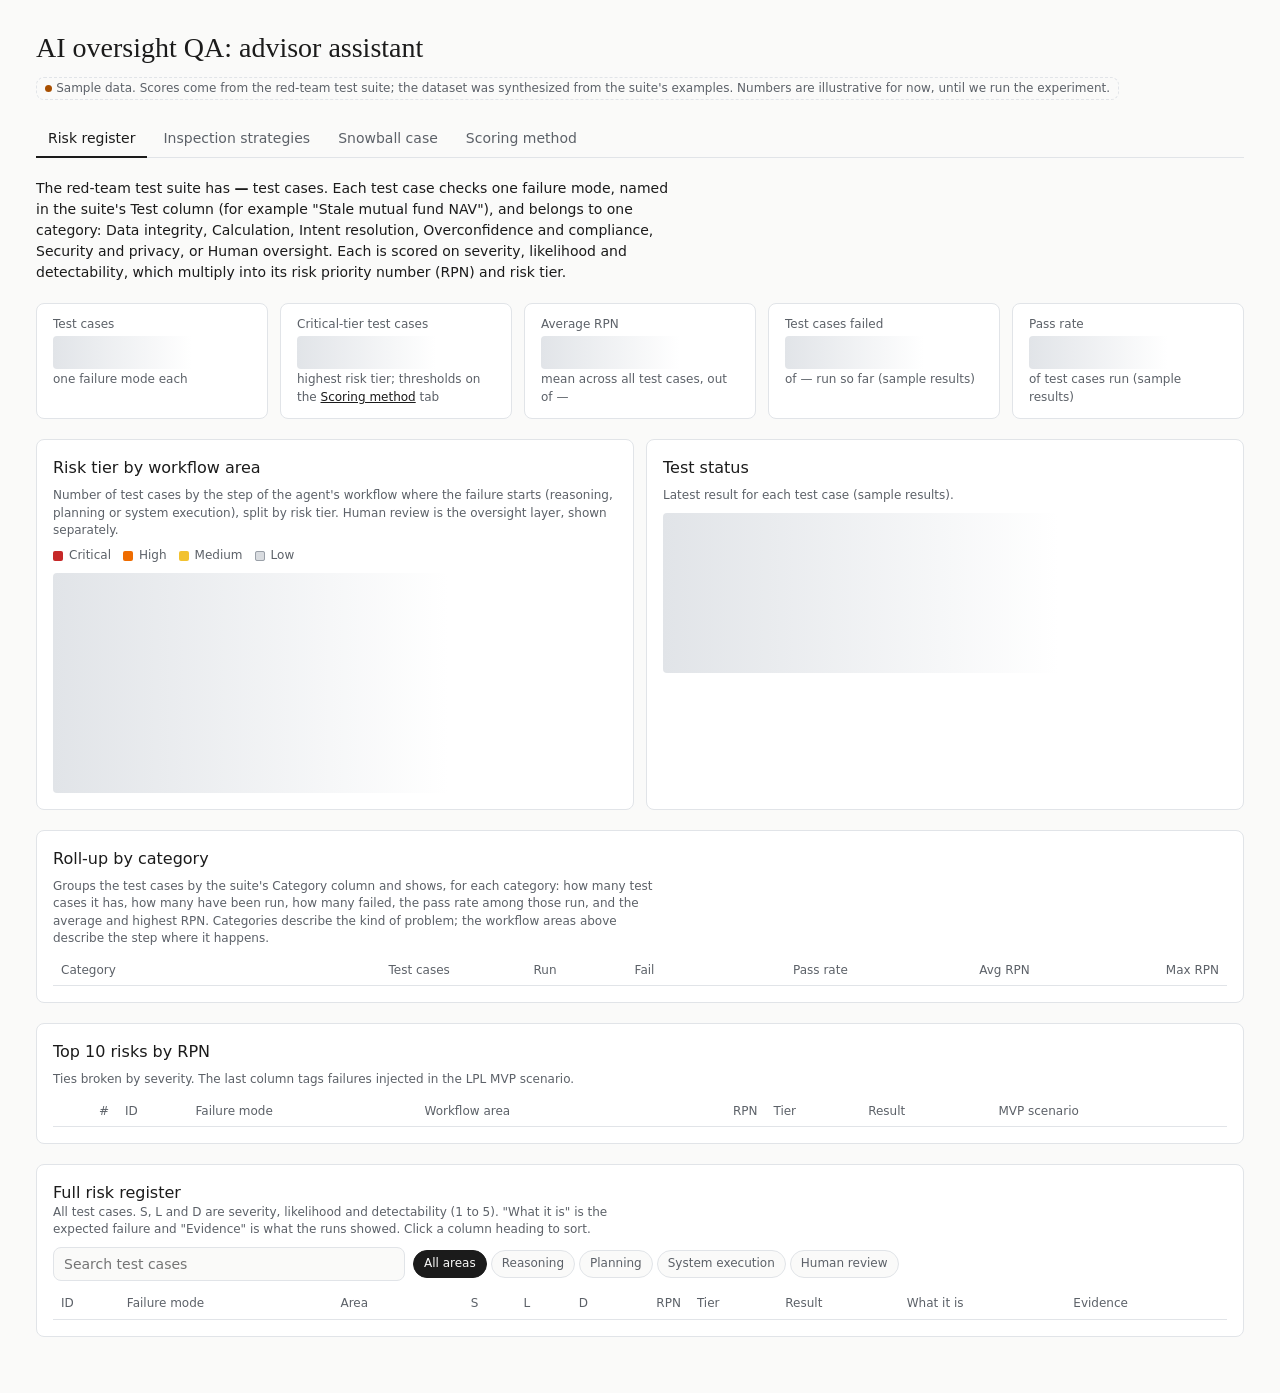
==== index.html @ 3d371869 "Add QA dashboard via upload" ====
<!doctype html>
<html lang="en">
<head>
<meta charset="utf-8">
<meta name="viewport" content="width=device-width, initial-scale=1">
<title>AI Oversight QA Dashboard</title>
<meta name="description" content="Risk register, inspection-strategy comparison and snowball case for an AI advisor assistant (sample data).">
<link rel="stylesheet" href="styles.css">
</head>
<body>
<main id="dash-root">
<div class="qa">
  <header class="qa-head">
    <h1 class="qa-title">AI oversight QA: advisor assistant</h1>
    <span class="qa-sample"><i></i>Sample data. Scores come from the red-team test suite; the dataset was synthesized from the suite's examples. Numbers are illustrative for now, until we run the experiment.</span>
  </header>

  <nav class="qa-tabs" role="tablist" aria-label="Dashboard sections">
    <button class="qa-tab" role="tab" data-tab="register" aria-selected="true">Risk register</button>
    <button class="qa-tab" role="tab" data-tab="strategies" aria-selected="false">Inspection strategies</button>
    <button class="qa-tab" role="tab" data-tab="snowball" aria-selected="false">Snowball case</button>
    <button class="qa-tab" role="tab" data-tab="method" aria-selected="false">Scoring method</button>
  </nav>

  <!-- ============ RISK REGISTER ============ -->
  <section class="qa-page" id="register" data-panel="register">
    <p class="qa-lede">The red-team test suite has <b data-draw="kpi" data-source="kpi" data-field="total" data-row="0">—</b> test cases. Each test case checks one failure mode, named in the suite's Test column (for example "Stale mutual fund NAV"), and belongs to one category: Data integrity, Calculation, Intent resolution, Overconfidence and compliance, Security and privacy, or Human oversight. Each is scored on severity, likelihood and detectability, which multiply into its risk priority number (RPN) and risk tier.</p>
    <div class="qa-kpis">
      <div class="qa-kpi"><span class="qa-kpi-label">Test cases</span><span class="qa-kpi-value dash-skeleton" data-draw="kpi" data-source="kpi" data-field="total" data-row="0">—</span><span class="qa-kpi-sub">one failure mode each</span></div>
      <div class="qa-kpi"><span class="qa-kpi-label">Critical-tier test cases</span><span class="qa-kpi-value is-bad dash-skeleton" data-draw="kpi" data-source="kpi" data-field="critical" data-row="0">—</span><span class="qa-kpi-sub">highest risk tier; thresholds on the <button class="qa-link" data-goto="method">Scoring method</button> tab</span></div>
      <div class="qa-kpi"><span class="qa-kpi-label">Average RPN</span><span class="qa-kpi-value dash-skeleton" data-draw="kpi" data-source="kpi" data-field="avg_rpn" data-row="0">—</span><span class="qa-kpi-sub">mean across all test cases, out of <span data-draw="maxrpn">—</span></span></div>
      <div class="qa-kpi"><span class="qa-kpi-label">Test cases failed</span><span class="qa-kpi-value dash-skeleton" data-draw="kpi" data-source="kpi" data-field="failed" data-row="0">—</span><span class="qa-kpi-sub">of <span data-draw="kpi" data-source="kpi" data-field="run" data-row="0">—</span> run so far (sample results)</span></div>
      <div class="qa-kpi"><span class="qa-kpi-label">Pass rate</span><span class="qa-kpi-value dash-skeleton" data-draw="kpi" data-source="kpi" data-field="pass_rate" data-row="0">—</span><span class="qa-kpi-sub">of test cases run (sample results)</span></div>
    </div>

    <div class="qa-grid">
      <div class="qa-card" id="area-tier">
        <h2>Risk tier by workflow area</h2>
        <p class="qa-note">Number of test cases by the step of the agent's workflow where the failure starts (reasoning, planning or system execution), split by risk tier. Human review is the oversight layer, shown separately.</p>
        <div class="qa-legend"><span><i class="qa-sw sw-critical"></i>Critical</span><span><i class="qa-sw sw-high"></i>High</span><span><i class="qa-sw sw-medium"></i>Medium</span><span><i class="qa-sw sw-low"></i>Low</span></div>
        <div class="qa-chart dash-skeleton" data-draw="areaTier" data-source="by_area_tier"></div>
      </div>
      <div class="qa-card" id="results">
        <h2>Test status</h2>
        <p class="qa-note">Latest result for each test case (sample results).</p>
        <div class="qa-chart dash-skeleton" data-draw="results" data-source="by_result" style="min-height:160px"></div>
      </div>
    </div>

    <div class="qa-card" id="by-category">
      <h2>Roll-up by category</h2>
      <p class="qa-note">Groups the test cases by the suite's Category column and shows, for each category: how many test cases it has, how many have been run, how many failed, the pass rate among those run, and the average and highest RPN. Categories describe the kind of problem; the workflow areas above describe the step where it happens.</p>
      <div class="qa-tablewrap">
        <table data-source="by_category" data-row-key="category">
          <thead><tr>
            <th data-field="category">Category</th>
            <th class="num" data-field="tests">Test cases</th>
            <th class="num" data-field="run">Run</th>
            <th class="num" data-field="fail">Fail</th>
            <th class="num" data-field="pass_rate">Pass rate</th>
            <th class="num" data-field="avg_rpn">Avg RPN</th>
            <th class="num" data-field="max_rpn">Max RPN</th>
          </tr></thead>
          <tbody data-draw="catTable"></tbody>
        </table>
      </div>
    </div>

    <div class="qa-card" id="top10">
      <h2>Top 10 risks by RPN</h2>
      <p class="qa-note">Ties broken by severity. The last column tags failures injected in the LPL MVP scenario.</p>
      <div class="qa-tablewrap">
        <table data-source="top10" data-row-key="id">
          <thead><tr>
            <th class="num" data-field="rank">#</th>
            <th data-field="id">ID</th>
            <th data-field="test">Failure mode</th>
            <th class="hide-sm" data-field="area">Workflow area</th>
            <th class="num" data-field="rpn">RPN</th>
            <th data-field="tier">Tier</th>
            <th data-field="result">Result</th>
            <th class="hide-sm" data-field="mvp">MVP scenario</th>
          </tr></thead>
          <tbody data-draw="top10"></tbody>
        </table>
      </div>
    </div>

    <div class="qa-card" id="full-register">
      <div class="qa-cardhead">
        <div><h2>Full risk register</h2><p class="qa-note">All test cases. S, L and D are severity, likelihood and detectability (1 to 5). "What it is" is the expected failure and "Evidence" is what the runs showed. Click a column heading to sort.</p></div>
      </div>
      <div class="qa-tools">
        <input class="qa-search" id="qa-search" type="search" placeholder="Search test cases" aria-label="Search test cases">
        <div class="qa-seg" role="group" aria-label="Workflow area">
          <button class="qa-chip" data-area="" aria-pressed="true">All areas</button>
          <button class="qa-chip" data-area="Reasoning" aria-pressed="false">Reasoning</button>
          <button class="qa-chip" data-area="Planning" aria-pressed="false">Planning</button>
          <button class="qa-chip" data-area="System execution" aria-pressed="false">System execution</button>
          <button class="qa-chip" data-area="Human review" aria-pressed="false">Human review</button>
        </div>
      </div>
      <div class="qa-tablewrap scroll">
        <table data-source="risks" data-row-key="id" class="qa-register">
          <thead><tr>
            <th data-field="id"><button class="qa-sort" data-sort="id">ID</button></th>
            <th data-field="test"><button class="qa-sort" data-sort="test">Failure mode</button></th>
            <th class="hide-sm" data-field="area"><button class="qa-sort" data-sort="area">Area</button></th>
            <th class="num" data-field="severity"><button class="qa-sort" data-sort="severity">S</button></th>
            <th class="num" data-field="likelihood"><button class="qa-sort" data-sort="likelihood">L</button></th>
            <th class="num" data-field="detectability"><button class="qa-sort" data-sort="detectability">D</button></th>
            <th class="num" data-field="rpn"><button class="qa-sort" data-sort="rpn">RPN</button></th>
            <th data-field="tier"><button class="qa-sort" data-sort="tier">Tier</button></th>
            <th data-field="result"><button class="qa-sort" data-sort="result">Result</button></th>
            <th data-field="what">What it is</th>
            <th data-field="evidence">Evidence</th>
          </tr></thead>
          <tbody data-draw="register"></tbody>
        </table>
      </div>
    </div>
  </section>

  <!-- ============ STRATEGIES ============ -->
  <section class="qa-page" id="strategies" data-panel="strategies" hidden>
    <p class="qa-lede">Both strategies review <b data-draw="sum" data-source="strategy_summary" data-where="method=Risk-based" data-field="reviewed">—</b> of <b data-draw="sum" data-source="strategy_summary" data-where="method=Risk-based" data-field="outputs">—</b> agent answers (10%). Risk-based review ranks answers by guardrail signals (coverage, freshness, calculation path, intent, advice language) and inspects the riskiest first.</p>
    <div class="qa-cmp">
      <div class="qa-card" id="cmp-random">
        <h3>Random sampling (baseline)</h3>
        <dl>
          <dt>Errors caught</dt><dd class="big" data-draw="sum" data-source="strategy_summary" data-where="method=Random sampling" data-field="errors_caught">—</dd>
          <dt>Critical errors caught (severity ≥ 4)</dt><dd data-draw="sum" data-source="strategy_summary" data-where="method=Random sampling" data-field="critical_caught">—</dd>
          <dt>Errors that reached clients</dt><dd data-draw="sum" data-source="strategy_summary" data-where="method=Random sampling" data-field="errors_missed">—</dd>
        </dl>
      </div>
      <div class="qa-card" id="cmp-risk">
        <h3>Risk-based review</h3>
        <dl>
          <dt>Errors caught</dt><dd class="big" data-draw="sum" data-source="strategy_summary" data-where="method=Risk-based" data-field="errors_caught">—</dd>
          <dt>Critical errors caught (severity ≥ 4)</dt><dd data-draw="sum" data-source="strategy_summary" data-where="method=Risk-based" data-field="critical_caught">—</dd>
          <dt>Errors that reached clients</dt><dd data-draw="sum" data-source="strategy_summary" data-where="method=Risk-based" data-field="errors_missed">—</dd>
        </dl>
      </div>
    </div>
    <div class="qa-card" id="curve">
      <div class="qa-cardhead">
        <div><h2>Share of errors caught as review budget grows</h2><p class="qa-note">Severity-weighted counts a severity-5 miss five times as much as a severity-1 miss.</p></div>
        <div class="qa-seg" role="group" aria-label="Measure">
          <button data-metric="recall" aria-pressed="true">All errors</button>
          <button data-metric="weighted_recall" aria-pressed="false">Severity-weighted</button>
        </div>
      </div>
      <div class="qa-legend"><span><i class="qa-sw thin" data-sw="Risk-based"></i>Risk-based</span><span><i class="qa-sw thin" data-sw="Random sampling"></i>Random sampling</span></div>
      <div class="qa-chart tall dash-skeleton" data-draw="curve" data-source="strategy_curve"></div>
    </div>

    <div class="qa-card" id="by-area">
      <h2>Share of errors caught by workflow area, at 10% budget</h2>
      <p class="qa-note">Risk signals are strongest for system-execution failures (stale data, missing accounts) and weakest for planning failures such as a misread intent, which look normal to every guardrail.</p>
      <div class="qa-legend"><span><i class="qa-sw" data-sw="Risk-based"></i>Risk-based</span><span><i class="qa-sw" data-sw="Random sampling"></i>Random sampling</span></div>
      <div class="qa-chart dash-skeleton" data-draw="byArea" data-source="area_share"></div>
    </div>
  </section>

  <!-- ============ SNOWBALL ============ -->
  <section class="qa-page" id="snowball" data-panel="snowball" hidden>
    <p class="qa-lede">One stale mutual-fund price (test D1) flows through the price cache into every household that holds the fund. Under random sampling it reached <b data-draw="outcome" data-source="snowball_outcome" data-where="method=Random sampling" data-field="reached_clients">—</b> clients; under risk-based review, <b data-draw="outcome" data-source="snowball_outcome" data-where="method=Risk-based" data-field="reached_clients">—</b>.</p>
    <div class="qa-card" id="snowball-graph">
      <div class="qa-cardhead">
        <div><h2>Dependency graph</h2><p class="qa-note">Each box is a step in the workflow, with the number of items the error reaches there. Hover a box for what went wrong.</p></div>
        <div class="qa-seg" role="group" aria-label="Inspection strategy">
          <button data-sb="Random sampling" aria-pressed="true">Random sampling</button>
          <button data-sb="Risk-based" aria-pressed="false">Risk-based</button>
        </div>
      </div>
      <div class="qa-legend"><span><i class="qa-sw" data-sw="System execution"></i>System execution</span><span><i class="qa-sw" data-sw="Reasoning"></i>Reasoning</span><span><i class="qa-sw" data-sw="Human review"></i>Human review</span></div>
      <div class="qa-graphwrap"><div class="qa-graph dash-skeleton" data-draw="graph" data-source="snowball_nodes snowball_edges snowball_outcome"></div></div>
    </div>
  </section>

  <!-- ============ METHOD ============ -->
  <section class="qa-page" id="method" data-panel="method" hidden>
    <div class="qa-card">
      <h2>Risk priority number</h2>
      <p class="qa-formula">RPN = Severity × Likelihood × Detectability</p>
      <p class="qa-note">Each factor is scored 1 to 5, so RPN runs from 1 to 125. Adapted from FMEA (failure mode and effects analysis). Higher detectability means harder to catch.</p>
      <div class="qa-thr">
        <span class="qa-pill t-Critical">Critical</span><span>RPN ≥ <b data-draw="thr" data-k="critical">—</b></span>
        <span class="qa-pill t-High">High</span><span>RPN ≥ <b data-draw="thr" data-k="high">—</b></span>
        <span class="qa-pill t-Medium">Medium</span><span>RPN ≥ <b data-draw="thr" data-k="medium">—</b></span>
        <span class="qa-pill t-Low">Low</span><span>below Medium</span>
      </div>
    </div>
    <div class="qa-def">
      <div class="qa-card"><h3>Severity</h3><ol>
        <li>Cosmetic</li><li>Minor wrong detail</li><li>Materially misleading number</li><li>Client-facing error with likely financial or compliance impact</li><li>Regulatory breach, data leak, or large client harm</li></ol></div>
      <div class="qa-card"><h3>Likelihood</h3><ol>
        <li>Rare edge case</li><li>Between rare and monthly</li><li>Happens monthly in production</li><li>Between monthly and daily</li><li>Happens daily or on common queries</li></ol></div>
      <div class="qa-card"><h3>Detectability</h3><ol>
        <li>Control reliably catches it</li><li>Usually caught</li><li>Caught about half the time</li><li>Usually missed</li><li>Effectively invisible to the reviewer</li></ol></div>
    </div>
    <div class="qa-def">
      <div class="qa-card"><h3>Workflow areas</h3>
        <p><b>Planning:</b> deciding what to do. Reading the intent, choosing scope, picking the tool.</p>
        <p><b>Reasoning:</b> working with what came back. Arithmetic, interpretation, confidence, advice language.</p>
        <p><b>System execution:</b> the tools and data themselves. Feeds, prices, entitlements, reconciliation.</p>
        <p><b>Human review:</b> the oversight layer. Whether a reviewer catches what the agent got wrong.</p></div>
      <div class="qa-card"><h3>Labels on every failure mode</h3>
        <p>Severity, likelihood and detectability scores; workflow area; what it is (the expected failure); and evidence (the runs and trace behind the result).</p>
        <p class="qa-note">Rows 2 and 4 of the likelihood and detectability scales are interpolated; the test suite defines only 1, 3 and 5.</p></div>
    </div>
  </section>
</div>
</main>
<script src="lib/d3.min.js"></script>
<script src="js/dash-shim.js"></script>
<script src="js/app.js"></script>
</body>
</html>
---- styles.css ----
/* Theme tokens. Everything below the "Page styles" line reads these. */
:root {
  --color-bg: #FAFAF9; --color-panel: #FFFFFF; --color-fg: #1B1B1B; --color-fg-muted: #5C6168;
  --color-border-line: #E1E4E8; --color-ok: #1E7B45; --color-warn: #A84F00; --color-bad: #B3261E;
  --cds-chart-grid: #E8EAED; --cds-chart-muted: #8A929C; --cds-chart-reference: #8A929C; --cds-chart-status-critical: #C62828;
  --cds-surface-popover: #FFFFFF; --cds-border: #D0D4DA; --cds-shadow-popover: 0 4px 14px rgba(0,0,0,.14); --cds-text-secondary: #5C6168;
  --series-1: #2563EB; --series-2: #0F9D8A; --series-3: #8B5CF6; --series-4: #BE3B8A; --series-5: #0A7EA4; --series-6: #6D7A8C; --series-7: #7A5C2E; --series-8: #4B5563;
  --cds-radius: 8px;
  --cds-pad-xs: 4px; --cds-pad-sm: 8px; --cds-pad-md: 12px; --cds-pad-lg: 16px;
  --cds-gap-xs: 4px; --cds-gap-sm: 8px; --cds-gap-md: 12px; --cds-gap-lg: 20px;
  --cds-font-size-caption: 12px; --cds-font-size-body: 14px; --cds-font-size-heading: 16px; --cds-font-size-title: 28px;
  --cds-font-weight-medium: 500; --cds-dur-slow: 300ms; --cds-ease-out: cubic-bezier(.2,.8,.2,1);
  --font-anthropic-sans: system-ui, -apple-system, "Segoe UI", Roboto, "Helvetica Neue", Arial, sans-serif;
  --font-anthropic-serif: "Iowan Old Style", "Palatino Linotype", Georgia, serif;
  color-scheme: light;
}
@media (prefers-color-scheme: dark) {
  :root:not([data-theme="light"]) {
    --color-bg: #121417; --color-panel: #1A1D21; --color-fg: #ECEEF0; --color-fg-muted: #A3AAB3;
    --color-border-line: #2C3138; --color-ok: #5CC48A; --color-warn: #F0A24B; --color-bad: #FF7B72;
    --cds-chart-grid: #2A2F36; --cds-chart-muted: #7C8591; --cds-chart-reference: #7C8591; --cds-chart-status-critical: #FF6B63;
    --cds-surface-popover: #23272D; --cds-border: #3A4048; --cds-shadow-popover: 0 4px 14px rgba(0,0,0,.5); --cds-text-secondary: #A3AAB3;
    --series-1: #6EA0FF; --series-2: #4CC9B0; --series-3: #B79CFF; --series-4: #E879B9; --series-5: #5CC3E8; --series-6: #9AA5B5; --series-7: #C9A56B; --series-8: #B6BDC8;
    color-scheme: dark;
  }
}
:root[data-theme="dark"] {
  --color-bg: #121417; --color-panel: #1A1D21; --color-fg: #ECEEF0; --color-fg-muted: #A3AAB3;
  --color-border-line: #2C3138; --color-ok: #5CC48A; --color-warn: #F0A24B; --color-bad: #FF7B72;
  --cds-chart-grid: #2A2F36; --cds-chart-muted: #7C8591; --cds-chart-reference: #7C8591; --cds-chart-status-critical: #FF6B63;
  --cds-surface-popover: #23272D; --cds-border: #3A4048; --cds-shadow-popover: 0 4px 14px rgba(0,0,0,.5); --cds-text-secondary: #A3AAB3;
  --series-1: #6EA0FF; --series-2: #4CC9B0; --series-3: #B79CFF; --series-4: #E879B9; --series-5: #5CC3E8; --series-6: #9AA5B5; --series-7: #C9A56B; --series-8: #B6BDC8;
  color-scheme: dark;
}

/* Base */
*, *::before, *::after { box-sizing: border-box; }
html { -webkit-text-size-adjust: 100%; }
body { margin: 0; background: var(--color-bg); color: var(--color-fg); font-family: var(--font-anthropic-sans); font-size: var(--cds-font-size-body); line-height: 1.45; }
#dash-root { max-width: 1240px; margin: 0 auto; padding: 28px max(16px, env(safe-area-inset-right, 0px)) 56px max(16px, env(safe-area-inset-left, 0px)); }
[hidden] { display: none !important; }
.dash-skeleton { background: linear-gradient(90deg, var(--color-border-line), transparent 70%); border-radius: 4px; color: transparent !important; }

/* Page styles */
.qa { --tier-critical: #C62828; --tier-critical-fg: #FFFFFF; --tier-high: #EF6C00; --tier-high-fg: #1B1B1B; --tier-medium: #F2C230; --tier-medium-fg: #1B1B1B; --tier-low: #D9DCE0; --tier-low-fg: #1B1B1B; --tier-low-line: #9AA0A8; }
@media (prefers-color-scheme: dark) { :root:not([data-theme="light"]) .qa { --tier-critical: #FF6B63; --tier-critical-fg: #1B1B1B; --tier-high: #FF9A3C; --tier-high-fg: #1B1B1B; --tier-medium: #F5D04C; --tier-medium-fg: #1B1B1B; --tier-low: #4A4F57; --tier-low-fg: #F0F0F0; --tier-low-line: #6B7280; } }
:root[data-theme="dark"] .qa { --tier-critical: #FF6B63; --tier-critical-fg: #1B1B1B; --tier-high: #FF9A3C; --tier-high-fg: #1B1B1B; --tier-medium: #F5D04C; --tier-medium-fg: #1B1B1B; --tier-low: #4A4F57; --tier-low-fg: #F0F0F0; --tier-low-line: #6B7280; }
.qa { font-family: var(--font-anthropic-sans); display: flex; flex-direction: column; gap: var(--cds-gap-lg); }
.qa-head { display: flex; flex-direction: column; gap: var(--cds-gap-sm); }
.qa-title { font-family: var(--font-anthropic-serif); font-weight: 400; font-size: var(--cds-font-size-title); margin: 0; text-wrap: balance; }
.qa-lede { margin: 0; max-width: 72ch; color: var(--color-fg); font-size: var(--cds-font-size-body); line-height: 1.5; }
.qa .qa-lede b, .qa .qa-note b { font-weight: 600; font-variant-numeric: tabular-nums; }
.qa-link { font: inherit; font-size: inherit; background: none; border: 0; padding: 0; color: var(--color-fg); text-decoration: underline; cursor: pointer; }
.qa-link:focus-visible { outline: 2px solid var(--color-fg); outline-offset: 2px; }
.qa-sample { display: inline-flex; align-items: center; gap: var(--cds-gap-xs); align-self: flex-start; font-size: var(--cds-font-size-caption); color: var(--color-fg-muted); border: 1px dashed var(--color-border-line); border-radius: var(--cds-radius); padding: 2px var(--cds-pad-sm); }
.qa-sample i { width: .45rem; height: .45rem; border-radius: 50%; background: var(--color-warn); display: inline-block; }
.qa-tabs { display: flex; gap: var(--cds-gap-xs); flex-wrap: wrap; border-bottom: 1px solid var(--color-border-line); }
.qa-tab { font: inherit; font-size: var(--cds-font-size-body); background: none; border: 0; border-bottom: 2px solid transparent; color: var(--color-fg-muted); padding: var(--cds-pad-sm) var(--cds-pad-md); cursor: pointer; margin-bottom: -1px; }
.qa-tab:hover { color: var(--color-fg); }
.qa-tab[aria-selected="true"] { color: var(--color-fg); border-bottom-color: var(--color-fg); font-weight: 500; }
.qa-tab:focus-visible, .qa-seg button:focus-visible, .qa-chip:focus-visible, .qa-sort:focus-visible { outline: 2px solid var(--color-fg); outline-offset: 2px; }
.qa-page { display: flex; flex-direction: column; gap: var(--cds-gap-lg); }
.qa-kpis { display: grid; grid-template-columns: repeat(auto-fit, minmax(min(100%, 10rem), 1fr)); gap: var(--cds-gap-md); }
.qa-kpi { background: var(--color-panel); border: 1px solid var(--color-border-line); border-radius: var(--cds-radius); padding: var(--cds-pad-md) var(--cds-pad-lg); display: flex; flex-direction: column; gap: 2px; min-width: 0; }
.qa-kpi-label { font-size: var(--cds-font-size-caption); color: var(--color-fg-muted); }
.qa-kpi-value { font-family: var(--font-anthropic-serif); font-weight: 400; font-size: var(--cds-font-size-title); font-variant-numeric: tabular-nums; line-height: 1.2; min-height: 1.2em; }
.qa-kpi-sub { font-size: var(--cds-font-size-caption); color: var(--color-fg-muted); }
.qa-kpi-value.is-bad { color: var(--tier-critical); }
.qa-grid { display: grid; grid-template-columns: repeat(auto-fit, minmax(min(100%, 22rem), 1fr)); gap: var(--cds-gap-md); }
.qa-card { background: var(--color-panel); border: 1px solid var(--color-border-line); border-radius: var(--cds-radius); padding: var(--cds-pad-lg); display: flex; flex-direction: column; gap: var(--cds-gap-sm); min-width: 0; }
.qa-card h2, .qa-card h3 { font-size: var(--cds-font-size-heading); font-weight: var(--cds-font-weight-medium); margin: 0; }
.qa-note { margin: 0; font-size: var(--cds-font-size-caption); color: var(--color-fg-muted); line-height: 1.45; max-width: 80ch; }
.qa-h2 { font-size: var(--cds-font-size-heading); font-weight: var(--cds-font-weight-medium); margin: 0; }
.qa-chart { position: relative; width: 100%; min-height: 220px; }
.qa-chart.tall { min-height: 300px; }
.qa-chart svg { display: block; overflow: visible; }
.qa-chart text { fill: var(--color-fg); font-family: var(--font-anthropic-sans); }
.qa-chart .tick text, .qa-chart .muted { fill: var(--color-fg-muted); font-size: var(--cds-font-size-caption); }
.qa-chart .tick line { stroke: var(--cds-chart-grid); }
.qa-chart .domain { display: none; }
.qa-legend { display: flex; flex-wrap: wrap; gap: var(--cds-gap-sm) var(--cds-gap-md); font-size: var(--cds-font-size-caption); color: var(--color-fg-muted); }
.qa-legend span { display: inline-flex; align-items: center; gap: 6px; }
.qa-sw { width: 10px; height: 10px; border-radius: 2px; display: inline-block; }
.sw-critical { background: var(--tier-critical); }
.sw-high { background: var(--tier-high); }
.sw-medium { background: var(--tier-medium); }
.sw-low { background: var(--tier-low); outline: 1px solid var(--tier-low-line); outline-offset: -1px; }
.qa-sw.thin { height: 3px; }
.qa-tip { position: absolute; pointer-events: none; background: var(--cds-surface-popover); border: 1px solid var(--cds-border); border-radius: var(--cds-radius); box-shadow: var(--cds-shadow-popover); padding: var(--cds-pad-xs) var(--cds-pad-sm); font-size: var(--cds-font-size-caption); max-width: 260px; z-index: 3; line-height: 1.4; }
.qa-tip .t-head { color: var(--cds-text-secondary); }
.qa-tip .t-row { display: flex; align-items: center; gap: 6px; font-variant-numeric: tabular-nums; }
.qa-tablewrap { overflow: auto; max-width: 100%; }
.qa-tablewrap.scroll { max-height: 34rem; }
.qa table { border-collapse: collapse; width: 100%; font-size: var(--cds-font-size-caption); font-variant-numeric: tabular-nums; }
.qa th { text-align: left; font-weight: 500; color: var(--color-fg-muted); padding: 6px 8px; border-bottom: 1px solid var(--color-border-line); white-space: nowrap; position: sticky; top: 0; background: var(--color-panel); z-index: 1; }
.qa td { padding: 7px 8px; border-bottom: 1px solid var(--color-border-line); vertical-align: top; }
.qa td.num, .qa th.num { text-align: right; }
.qa td.wrap { min-width: 14rem; max-width: 22rem; line-height: 1.4; }
.qa td.id { font-weight: 600; white-space: nowrap; }
.qa-sort { font: inherit; color: inherit; background: none; border: 0; padding: 0; cursor: pointer; }
.qa-sort:hover { color: var(--color-fg); }
.qa-pill { display: inline-block; padding: 1px 7px; border-radius: 999px; font-size: var(--cds-font-size-caption); white-space: nowrap; border: 1px solid var(--color-border-line); }
.qa-pill.t-Critical { background: var(--tier-critical); color: var(--tier-critical-fg); border-color: transparent; }
.qa-pill.t-High { background: var(--tier-high); color: var(--tier-high-fg); border-color: transparent; }
.qa-pill.t-Medium { background: var(--tier-medium); color: var(--tier-medium-fg); border-color: transparent; }
.qa-pill.t-Low { background: var(--tier-low); color: var(--tier-low-fg); border-color: var(--tier-low-line); }
.qa-pill.r-Fail { color: var(--color-bad); }
.qa-pill.r-Partial { color: var(--color-warn); }
.qa-pill.r-Pass { color: var(--color-ok); }
.qa-pill.r-Not { color: var(--color-fg-muted); }
.qa-pill.mvp { color: var(--color-fg); background: var(--cds-chart-grid); border-color: transparent; }
.qa-bar { display: inline-block; height: 6px; border-radius: 2px; background: var(--cds-chart-muted); vertical-align: middle; margin-left: 6px; }
.qa-bar.hot { background: var(--tier-critical); }
.qa-tools { display: flex; flex-wrap: wrap; gap: var(--cds-gap-sm); align-items: center; }
.qa-search { font: inherit; font-size: var(--cds-font-size-body); padding: 6px 10px; border: 1px solid var(--color-border-line); border-radius: var(--cds-radius); background: var(--color-bg); color: var(--color-fg); min-width: 0; flex: 1 1 12rem; max-width: 22rem; }
.qa-chip, .qa-seg button { font: inherit; font-size: var(--cds-font-size-caption); padding: 4px 10px; border: 1px solid var(--color-border-line); border-radius: 999px; background: var(--color-bg); color: var(--color-fg-muted); cursor: pointer; }
.qa-chip[aria-pressed="true"], .qa-seg button[aria-pressed="true"] { color: var(--color-bg); background: var(--color-fg); border-color: var(--color-fg); }
.qa-seg { display: inline-flex; gap: 4px; flex-wrap: wrap; }
.qa-cardhead { display: flex; justify-content: space-between; align-items: flex-start; gap: var(--cds-gap-sm); flex-wrap: wrap; }
.qa-cmp { display: grid; grid-template-columns: repeat(auto-fit, minmax(min(100%, 16rem), 1fr)); gap: var(--cds-gap-md); }
.qa-cmp .qa-card { gap: var(--cds-gap-xs); }
.qa-cmp dl { display: grid; grid-template-columns: 1fr auto; gap: 6px var(--cds-gap-md); margin: var(--cds-gap-xs) 0 0; font-size: var(--cds-font-size-body); }
.qa-cmp dt { color: var(--color-fg-muted); }
.qa-cmp dd { margin: 0; text-align: right; font-variant-numeric: tabular-nums; min-width: 3ch; }
.qa-cmp .big { font-family: var(--font-anthropic-serif); font-size: var(--cds-font-size-title); }
.qa-graphwrap { overflow-x: auto; max-width: 100%; }
.qa-graph { position: relative; min-width: 900px; min-height: 250px; }
.qa-graph text { fill: var(--color-fg); font-family: var(--font-anthropic-sans); }
.qa-graph .muted { fill: var(--color-fg-muted); }
.qa-def { display: grid; grid-template-columns: repeat(auto-fit, minmax(min(100%, 18rem), 1fr)); gap: var(--cds-gap-md); }
.qa-def ol { margin: 0; padding-left: 1.2rem; font-size: var(--cds-font-size-body); line-height: 1.5; display: flex; flex-direction: column; gap: 2px; }
.qa-def p { margin: 0; font-size: var(--cds-font-size-body); line-height: 1.5; }
.qa-formula { font-family: var(--font-anthropic-serif); font-size: var(--cds-font-size-heading); }
.qa-thr { display: grid; grid-template-columns: auto 1fr; gap: 4px var(--cds-gap-md); font-size: var(--cds-font-size-body); align-items: center; }
[data-dash-source-state=empty] { color: transparent; }
[data-dash-source-state=refreshing] { opacity: .5; transition: opacity var(--cds-dur-slow); }
.qa-fail { display: flex; align-items: center; justify-content: center; gap: 6px; min-height: inherit; height: 100%; color: var(--color-fg-muted); font-size: var(--cds-font-size-caption); }
.qa-fail::before { content: ""; width: .375rem; height: .375rem; border-radius: 50%; background: var(--color-bad); }
@media (max-width: 640px) { .qa .hide-sm { display: none; } }
@media (prefers-reduced-motion: no-preference) { .qa-chart svg .grow { animation: qa-grow var(--cds-dur-slow) var(--cds-ease-out) both; transform-box: fill-box; transform-origin: left center; } @keyframes qa-grow { from { transform: scaleX(0); } } }
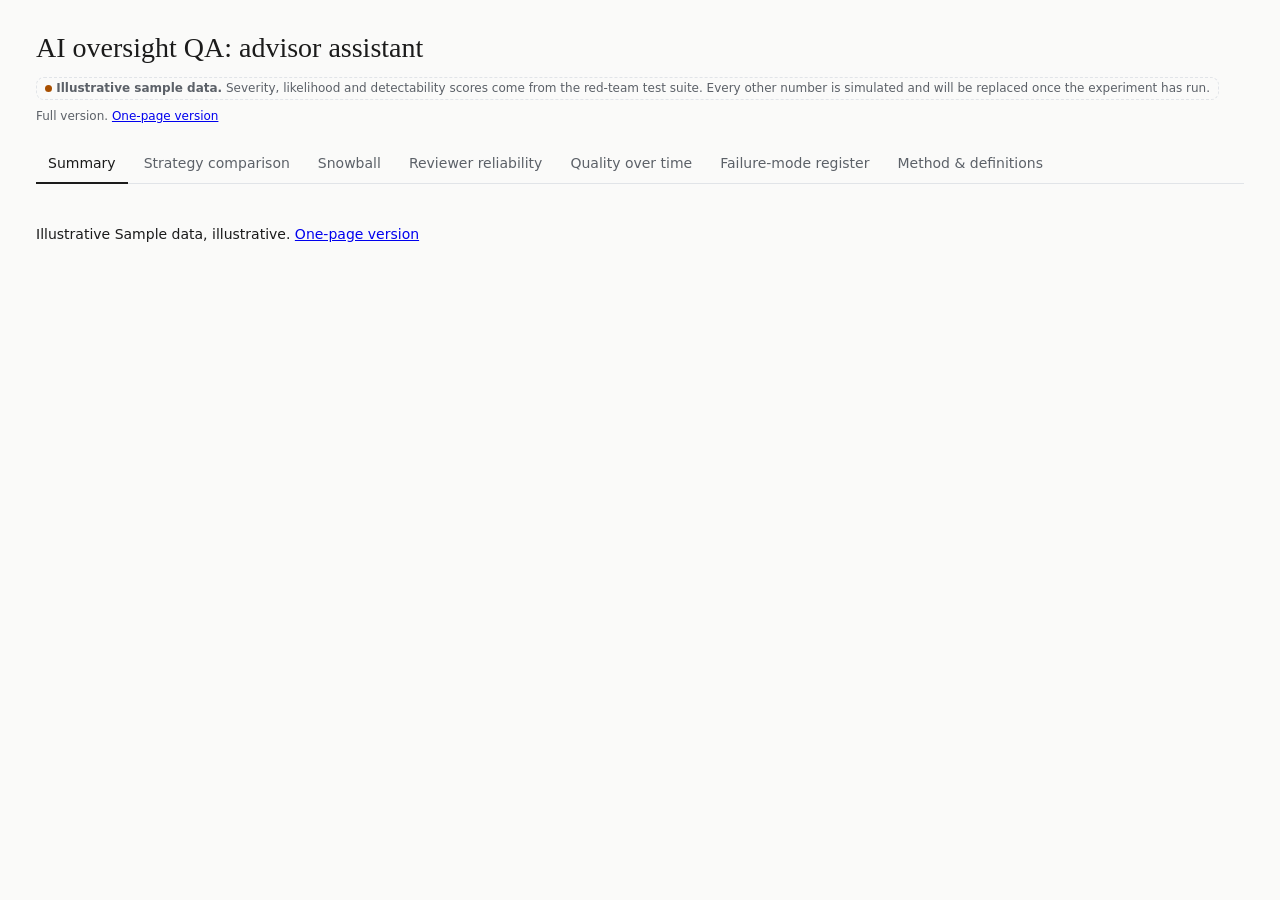
==== commit 5476e6a8: "Rebuild Draft B as seven tabs with Summary first - Strategy comparison, Snowball, Reviewer reliabili" ====
--- a/index.html
+++ b/index.html
@@ -4,7 +4,8 @@
 <meta charset="utf-8">
 <meta name="viewport" content="width=device-width, initial-scale=1">
 <title>AI Oversight QA Dashboard</title>
-<meta name="description" content="Risk register, inspection-strategy comparison and snowball case for an AI advisor assistant (sample data).">
+<meta name="description" content="How well human review catches high-impact errors from an AI advisor assistant: random sampling vs risk-based review (sample data).">
+<link rel="icon" href="data:,">
 <link rel="stylesheet" href="styles.css">
 </head>
 <body>
@@ -12,174 +13,254 @@
 <div class="qa">
   <header class="qa-head">
     <h1 class="qa-title">AI oversight QA: advisor assistant</h1>
-    <span class="qa-sample"><i></i>Sample data. Scores come from the red-team test suite; the dataset was synthesized from the suite's examples. Numbers are illustrative for now, until we run the experiment.</span>
+    <span class="qa-sample"><i></i><span><b>Illustrative sample data.</b> Severity, likelihood and detectability scores come from the red-team test suite. Every other number is simulated and will be replaced once the experiment has run.</span></span>
+    <p class="qa-note">Full version. <a href="lean/">One-page version</a></p>
   </header>
 
   <nav class="qa-tabs" role="tablist" aria-label="Dashboard sections">
-    <button class="qa-tab" role="tab" data-tab="register" aria-selected="true">Risk register</button>
-    <button class="qa-tab" role="tab" data-tab="strategies" aria-selected="false">Inspection strategies</button>
-    <button class="qa-tab" role="tab" data-tab="snowball" aria-selected="false">Snowball case</button>
-    <button class="qa-tab" role="tab" data-tab="method" aria-selected="false">Scoring method</button>
+    <button class="qa-tab" role="tab" data-tab="summary" aria-selected="true">Summary</button>
+    <button class="qa-tab" role="tab" data-tab="strategies" aria-selected="false">Strategy comparison</button>
+    <button class="qa-tab" role="tab" data-tab="snowball" aria-selected="false">Snowball</button>
+    <button class="qa-tab" role="tab" data-tab="reviewers" aria-selected="false">Reviewer reliability</button>
+    <button class="qa-tab" role="tab" data-tab="quality" aria-selected="false">Quality over time</button>
+    <button class="qa-tab" role="tab" data-tab="register" aria-selected="false">Failure-mode register</button>
+    <button class="qa-tab" role="tab" data-tab="method" aria-selected="false">Method &amp; definitions</button>
   </nav>
 
-  <!-- ============ RISK REGISTER ============ -->
-  <section class="qa-page" id="register" data-panel="register">
-    <p class="qa-lede">The red-team test suite has <b data-draw="kpi" data-source="kpi" data-field="total" data-row="0">—</b> test cases. Each test case checks one failure mode, named in the suite's Test column (for example "Stale mutual fund NAV"), and belongs to one category: Data integrity, Calculation, Intent resolution, Overconfidence and compliance, Security and privacy, or Human oversight. Each is scored on severity, likelihood and detectability, which multiply into its risk priority number (RPN) and risk tier.</p>
-    <div class="qa-kpis">
-      <div class="qa-kpi"><span class="qa-kpi-label">Test cases</span><span class="qa-kpi-value dash-skeleton" data-draw="kpi" data-source="kpi" data-field="total" data-row="0">—</span><span class="qa-kpi-sub">one failure mode each</span></div>
-      <div class="qa-kpi"><span class="qa-kpi-label">Critical-tier test cases</span><span class="qa-kpi-value is-bad dash-skeleton" data-draw="kpi" data-source="kpi" data-field="critical" data-row="0">—</span><span class="qa-kpi-sub">highest risk tier; thresholds on the <button class="qa-link" data-goto="method">Scoring method</button> tab</span></div>
-      <div class="qa-kpi"><span class="qa-kpi-label">Average RPN</span><span class="qa-kpi-value dash-skeleton" data-draw="kpi" data-source="kpi" data-field="avg_rpn" data-row="0">—</span><span class="qa-kpi-sub">mean across all test cases, out of <span data-draw="maxrpn">—</span></span></div>
-      <div class="qa-kpi"><span class="qa-kpi-label">Test cases failed</span><span class="qa-kpi-value dash-skeleton" data-draw="kpi" data-source="kpi" data-field="failed" data-row="0">—</span><span class="qa-kpi-sub">of <span data-draw="kpi" data-source="kpi" data-field="run" data-row="0">—</span> run so far (sample results)</span></div>
-      <div class="qa-kpi"><span class="qa-kpi-label">Pass rate</span><span class="qa-kpi-value dash-skeleton" data-draw="kpi" data-source="kpi" data-field="pass_rate" data-row="0">—</span><span class="qa-kpi-sub">of test cases run (sample results)</span></div>
-    </div>
-
+  <!-- ============ SUMMARY (same blocks as lean/index.html, condensed) ============ -->
+  <section class="qa-page" id="summary" data-panel="summary" role="tabpanel">
+    <div class="qa-page" data-summary-root data-mode="condensed"></div>
+  </section>
+
+  <!-- ============ STRATEGY COMPARISON ============ -->
+  <section class="qa-page" id="strategies" data-panel="strategies" role="tabpanel" hidden>
+    <p class="qa-lede">Both strategies review the same number of agent answers with the same reviewers and the same review screen. Random sampling picks answers at random. Risk-based review ranks answers by guardrail signals (coverage, freshness, calculation path, intent, advice language) and reviews the riskiest first. Move the sliders to see how the results change.</p>
+    <div class="qa-sliders" role="group" aria-label="What-if settings">
+      <label class="qa-slider"><span>Review budget <output>—</output></span><input type="range" data-draw="slider" data-slider="budget" disabled></label>
+      <label class="qa-slider"><span>Reviewer catch rate <output>—</output></span><input type="range" data-draw="slider" data-slider="catch" disabled></label>
+      <button class="qa-chip" type="button" data-reset>Reset</button>
+      <span class="qa-note" data-draw="settingsNote"></span>
+    </div>
+    <div class="qa-card">
+      <h2>High-impact errors caught as the review budget grows</h2>
+      <p class="qa-note">Share of injected high-impact errors that reviewers catch. Bands show the middle 95% of simulated runs. The thin dotted line is the team's daily capacity; past it, reviews get less careful.</p>
+      <div class="qa-legend"><span><i class="qa-sw thin" style="background:var(--series-1)"></i>Risk-based (solid)</span><span><i class="qa-sw thin" style="background:var(--cds-chart-muted)"></i>Random sampling (dashed)</span></div>
+      <div class="qa-chart tall dash-skeleton" data-draw="curve"></div>
+      <p class="qa-chart-summary"></p>
+    </div>
     <div class="qa-grid">
-      <div class="qa-card" id="area-tier">
-        <h2>Risk tier by workflow area</h2>
-        <p class="qa-note">Number of test cases by the step of the agent's workflow where the failure starts (reasoning, planning or system execution), split by risk tier. Human review is the oversight layer, shown separately.</p>
-        <div class="qa-legend"><span><i class="qa-sw sw-critical"></i>Critical</span><span><i class="qa-sw sw-high"></i>High</span><span><i class="qa-sw sw-medium"></i>Medium</span><span><i class="qa-sw sw-low"></i>Low</span></div>
-        <div class="qa-chart dash-skeleton" data-draw="areaTier" data-source="by_area_tier"></div>
-      </div>
-      <div class="qa-card" id="results">
-        <h2>Test status</h2>
-        <p class="qa-note">Latest result for each test case (sample results).</p>
-        <div class="qa-chart dash-skeleton" data-draw="results" data-source="by_result" style="min-height:160px"></div>
-      </div>
-    </div>
-
-    <div class="qa-card" id="by-category">
-      <h2>Roll-up by category</h2>
-      <p class="qa-note">Groups the test cases by the suite's Category column and shows, for each category: how many test cases it has, how many have been run, how many failed, the pass rate among those run, and the average and highest RPN. Categories describe the kind of problem; the workflow areas above describe the step where it happens.</p>
-      <div class="qa-tablewrap">
-        <table data-source="by_category" data-row-key="category">
-          <thead><tr>
-            <th data-field="category">Category</th>
-            <th class="num" data-field="tests">Test cases</th>
-            <th class="num" data-field="run">Run</th>
-            <th class="num" data-field="fail">Fail</th>
-            <th class="num" data-field="pass_rate">Pass rate</th>
-            <th class="num" data-field="avg_rpn">Avg RPN</th>
-            <th class="num" data-field="max_rpn">Max RPN</th>
-          </tr></thead>
-          <tbody data-draw="catTable"></tbody>
-        </table>
-      </div>
-    </div>
-
-    <div class="qa-card" id="top10">
-      <h2>Top 10 risks by RPN</h2>
-      <p class="qa-note">Ties broken by severity. The last column tags failures injected in the LPL MVP scenario.</p>
-      <div class="qa-tablewrap">
-        <table data-source="top10" data-row-key="id">
-          <thead><tr>
-            <th class="num" data-field="rank">#</th>
-            <th data-field="id">ID</th>
-            <th data-field="test">Failure mode</th>
-            <th class="hide-sm" data-field="area">Workflow area</th>
-            <th class="num" data-field="rpn">RPN</th>
-            <th data-field="tier">Tier</th>
-            <th data-field="result">Result</th>
-            <th class="hide-sm" data-field="mvp">MVP scenario</th>
-          </tr></thead>
-          <tbody data-draw="top10"></tbody>
-        </table>
-      </div>
-    </div>
-
-    <div class="qa-card" id="full-register">
-      <div class="qa-cardhead">
-        <div><h2>Full risk register</h2><p class="qa-note">All test cases. S, L and D are severity, likelihood and detectability (1 to 5). "What it is" is the expected failure and "Evidence" is what the runs showed. Click a column heading to sort.</p></div>
-      </div>
-      <div class="qa-tools">
-        <input class="qa-search" id="qa-search" type="search" placeholder="Search test cases" aria-label="Search test cases">
-        <div class="qa-seg" role="group" aria-label="Workflow area">
-          <button class="qa-chip" data-area="" aria-pressed="true">All areas</button>
-          <button class="qa-chip" data-area="Reasoning" aria-pressed="false">Reasoning</button>
-          <button class="qa-chip" data-area="Planning" aria-pressed="false">Planning</button>
-          <button class="qa-chip" data-area="System execution" aria-pressed="false">System execution</button>
-          <button class="qa-chip" data-area="Human review" aria-pressed="false">Human review</button>
-        </div>
-      </div>
-      <div class="qa-tablewrap scroll">
-        <table data-source="risks" data-row-key="id" class="qa-register">
-          <thead><tr>
-            <th data-field="id"><button class="qa-sort" data-sort="id">ID</button></th>
-            <th data-field="test"><button class="qa-sort" data-sort="test">Failure mode</button></th>
-            <th class="hide-sm" data-field="area"><button class="qa-sort" data-sort="area">Area</button></th>
-            <th class="num" data-field="severity"><button class="qa-sort" data-sort="severity">S</button></th>
-            <th class="num" data-field="likelihood"><button class="qa-sort" data-sort="likelihood">L</button></th>
-            <th class="num" data-field="detectability"><button class="qa-sort" data-sort="detectability">D</button></th>
-            <th class="num" data-field="rpn"><button class="qa-sort" data-sort="rpn">RPN</button></th>
-            <th data-field="tier"><button class="qa-sort" data-sort="tier">Tier</button></th>
-            <th data-field="result"><button class="qa-sort" data-sort="result">Result</button></th>
-            <th data-field="what">What it is</th>
-            <th data-field="evidence">Evidence</th>
-          </tr></thead>
-          <tbody data-draw="register"></tbody>
-        </table>
-      </div>
-    </div>
-  </section>
-
-  <!-- ============ STRATEGIES ============ -->
-  <section class="qa-page" id="strategies" data-panel="strategies" hidden>
-    <p class="qa-lede">Both strategies review <b data-draw="sum" data-source="strategy_summary" data-where="method=Risk-based" data-field="reviewed">—</b> of <b data-draw="sum" data-source="strategy_summary" data-where="method=Risk-based" data-field="outputs">—</b> agent answers (10%). Risk-based review ranks answers by guardrail signals (coverage, freshness, calculation path, intent, advice language) and inspects the riskiest first.</p>
-    <div class="qa-cmp">
-      <div class="qa-card" id="cmp-random">
-        <h3>Random sampling (baseline)</h3>
-        <dl>
-          <dt>Errors caught</dt><dd class="big" data-draw="sum" data-source="strategy_summary" data-where="method=Random sampling" data-field="errors_caught">—</dd>
-          <dt>Critical errors caught (severity ≥ 4)</dt><dd data-draw="sum" data-source="strategy_summary" data-where="method=Random sampling" data-field="critical_caught">—</dd>
-          <dt>Errors that reached clients</dt><dd data-draw="sum" data-source="strategy_summary" data-where="method=Random sampling" data-field="errors_missed">—</dd>
-        </dl>
-      </div>
-      <div class="qa-card" id="cmp-risk">
-        <h3>Risk-based review</h3>
-        <dl>
-          <dt>Errors caught</dt><dd class="big" data-draw="sum" data-source="strategy_summary" data-where="method=Risk-based" data-field="errors_caught">—</dd>
-          <dt>Critical errors caught (severity ≥ 4)</dt><dd data-draw="sum" data-source="strategy_summary" data-where="method=Risk-based" data-field="critical_caught">—</dd>
-          <dt>Errors that reached clients</dt><dd data-draw="sum" data-source="strategy_summary" data-where="method=Risk-based" data-field="errors_missed">—</dd>
-        </dl>
-      </div>
-    </div>
-    <div class="qa-card" id="curve">
-      <div class="qa-cardhead">
-        <div><h2>Share of errors caught as review budget grows</h2><p class="qa-note">Severity-weighted counts a severity-5 miss five times as much as a severity-1 miss.</p></div>
-        <div class="qa-seg" role="group" aria-label="Measure">
-          <button data-metric="recall" aria-pressed="true">All errors</button>
-          <button data-metric="weighted_recall" aria-pressed="false">Severity-weighted</button>
-        </div>
-      </div>
-      <div class="qa-legend"><span><i class="qa-sw thin" data-sw="Risk-based"></i>Risk-based</span><span><i class="qa-sw thin" data-sw="Random sampling"></i>Random sampling</span></div>
-      <div class="qa-chart tall dash-skeleton" data-draw="curve" data-source="strategy_curve"></div>
-    </div>
-
-    <div class="qa-card" id="by-area">
-      <h2>Share of errors caught by workflow area, at 10% budget</h2>
-      <p class="qa-note">Risk signals are strongest for system-execution failures (stale data, missing accounts) and weakest for planning failures such as a misread intent, which look normal to every guardrail.</p>
-      <div class="qa-legend"><span><i class="qa-sw" data-sw="Risk-based"></i>Risk-based</span><span><i class="qa-sw" data-sw="Random sampling"></i>Random sampling</span></div>
-      <div class="qa-chart dash-skeleton" data-draw="byArea" data-source="area_share"></div>
+      <div class="qa-card">
+        <h2>Where high-impact errors are missed, by error type</h2>
+        <p class="qa-note">Errors missed = never selected for review + reviewed but not caught. Red outline: the type risk-based review misses most often.</p>
+        <div class="qa-legend"><span><i class="qa-sw" style="background:var(--series-1)"></i>Caught</span><span><i class="qa-sw" style="background:var(--series-4)"></i>Reviewed but not caught</span><span><i class="qa-sw" style="background:var(--cds-chart-muted)"></i>Never selected for review</span></div>
+        <div class="qa-chart dash-skeleton" data-draw="byType"></div>
+        <p class="qa-chart-summary"></p>
+      </div>
+      <div class="qa-card">
+        <h2>Review burden vs team capacity</h2>
+        <p class="qa-note">Daily reviews at the chosen budget, the team's capacity, and the daily reviews each strategy would need to catch half of the high-impact errors (assuming the team were staffed for it).</p>
+        <div class="qa-chart dash-skeleton" data-draw="burden" style="min-height:180px"></div>
+        <p class="qa-chart-summary"></p>
+      </div>
+    </div>
+    <div class="qa-card">
+      <h2>How the misses split</h2>
+      <p class="qa-note">Averages over the simulated runs, with the middle-95% range on hover. The parts always add up: caught + never selected + reviewed but not caught = injected.</p>
+      <div class="qa-tablewrap">
+        <table>
+          <thead><tr><th>Strategy</th><th>Errors</th><th class="num">Injected</th><th class="num">Caught</th><th class="num">Never selected</th><th class="num">Reviewed, not caught</th><th class="num">Missed</th></tr></thead>
+          <tbody data-draw="splitTable"></tbody>
+        </table>
+      </div>
     </div>
   </section>
 
   <!-- ============ SNOWBALL ============ -->
-  <section class="qa-page" id="snowball" data-panel="snowball" hidden>
-    <p class="qa-lede">One stale mutual-fund price (test D1) flows through the price cache into every household that holds the fund. Under random sampling it reached <b data-draw="outcome" data-source="snowball_outcome" data-where="method=Random sampling" data-field="reached_clients">—</b> clients; under risk-based review, <b data-draw="outcome" data-source="snowball_outcome" data-where="method=Risk-based" data-field="reached_clients">—</b>.</p>
+  <section class="qa-page" id="snowball" data-panel="snowball" role="tabpanel" hidden>
+    <p class="qa-lede qa-verdict" data-draw="snowLede">—</p>
+    <div class="qa-callout">
+      <div><b>Random sampling treats each catch as a one-off.</b> A reviewer fixes the answer in front of them; nothing links it to the other answers built on the same stale price, so they keep reaching clients.</div>
+      <div><b>Risk-based review finds the shared root cause.</b> Answers carrying a freshness flag on the same fund reach reviewers together; once they cluster, the team traces them to the feed and blocks every later answer that uses it.</div>
+    </div>
+    <div class="qa-card">
+      <h2>Clients reached over the trading day</h2>
+      <p class="qa-note">The stale feed starts at 0h. Answers that use it arrive through the day. Lines are averages over simulated days; bands are the middle 95%.</p>
+      <div class="qa-legend"><span><i class="qa-sw thin" style="background:var(--color-fg-muted)"></i>Affected answers (dotted)</span><span><i class="qa-sw thin" style="background:var(--cds-chart-muted)"></i>Random sampling: reached clients (dashed)</span><span><i class="qa-sw thin" style="background:var(--series-1)"></i>Risk-based: reached clients (solid)</span></div>
+      <div class="qa-chart tall dash-skeleton" data-draw="snowTime"></div>
+      <p class="qa-chart-summary"></p>
+    </div>
     <div class="qa-card" id="snowball-graph">
       <div class="qa-cardhead">
-        <div><h2>Dependency graph</h2><p class="qa-note">Each box is a step in the workflow, with the number of items the error reaches there. Hover a box for what went wrong.</p></div>
+        <div><h2>How the error travels</h2><p class="qa-note">Each box is a step in the workflow, with the number of items the stale price reaches there. Hover or tap a box for what goes wrong.</p></div>
         <div class="qa-seg" role="group" aria-label="Inspection strategy">
           <button data-sb="Random sampling" aria-pressed="true">Random sampling</button>
           <button data-sb="Risk-based" aria-pressed="false">Risk-based</button>
         </div>
       </div>
-      <div class="qa-legend"><span><i class="qa-sw" data-sw="System execution"></i>System execution</span><span><i class="qa-sw" data-sw="Reasoning"></i>Reasoning</span><span><i class="qa-sw" data-sw="Human review"></i>Human review</span></div>
-      <div class="qa-graphwrap"><div class="qa-graph dash-skeleton" data-draw="graph" data-source="snowball_nodes snowball_edges snowball_outcome"></div></div>
-    </div>
-  </section>
-
-  <!-- ============ METHOD ============ -->
-  <section class="qa-page" id="method" data-panel="method" hidden>
+      <div class="qa-legend"><span><i class="qa-sw" style="background:var(--series-1)"></i>System execution</span><span><i class="qa-sw" style="background:var(--series-2)"></i>Reasoning</span><span><i class="qa-sw" style="background:var(--series-4)"></i>Control layer (human review)</span></div>
+      <div class="qa-graph dash-skeleton" data-draw="graph"></div>
+      <p class="qa-chart-summary"></p>
+    </div>
+    <div class="qa-card">
+      <h2>Outcome by strategy</h2>
+      <div class="qa-tablewrap">
+        <table>
+          <thead><tr><th>Strategy</th><th class="num">Affected answers</th><th class="num">Reviewed</th><th class="num">Caught</th><th class="num">Blocked at source</th><th class="num">Reached clients</th><th>Detection</th></tr></thead>
+          <tbody data-draw="snowTable"></tbody>
+        </table>
+      </div>
+    </div>
+  </section>
+
+  <!-- ============ REVIEWER RELIABILITY ============ -->
+  <section class="qa-page" id="reviewers" data-panel="reviewers" role="tabpanel" hidden>
+    <p class="qa-lede">Human review is not an error type. It is the <b>control layer</b>: the step that is supposed to catch what the agent got wrong. This view shows how often reviewers catch a planted error under different working conditions. Each condition is linked to a control-layer test case in the register (H1 to H5 and H7).</p>
+    <div class="qa-card">
+      <h2>Reviewer catch rate by condition <span class="qa-badge">Illustrative</span></h2>
+      <p class="qa-note">Dots are the share of planted errors caught; lines are 95% Wilson intervals. The dashed line is the baseline. Simulated from the same reviewer model the strategy comparison uses.</p>
+      <div class="qa-chart dash-skeleton" data-draw="reviewers"></div>
+      <p class="qa-chart-summary"></p>
+    </div>
+    <div class="qa-card">
+      <div class="qa-tablewrap">
+        <table>
+          <thead><tr><th>Condition</th><th>Linked test</th><th class="num">Reviewers</th><th class="num">Caught / shown</th><th class="num">Catch rate</th><th class="num">95% Wilson interval</th></tr></thead>
+          <tbody data-draw="reviewerTable"></tbody>
+        </table>
+      </div>
+    </div>
+  </section>
+
+  <!-- ============ QUALITY OVER TIME ============ -->
+  <section class="qa-page" id="quality" data-panel="quality" role="tabpanel" hidden>
+    <p class="qa-lede">Risk-based review looks where errors are likely, so on its own it cannot tell you the overall error rate. A small random slice of answers is reviewed every day to keep an unbiased estimate and to spot drift.</p>
+    <div class="qa-card">
+      <h2>Estimated vs true error rate, by day <span class="qa-badge">Illustrative</span></h2>
+      <div class="qa-legend"><span><i class="qa-sw" style="background:var(--series-1);border-radius:50%"></i>Estimate with 95% Wilson interval</span><span><i class="qa-sw thin" style="background:var(--color-fg)"></i>True error rate (dashed)</span><span><i class="qa-sw thin" style="background:var(--color-bad)"></i>Alert limit</span></div>
+      <div class="qa-chart tall dash-skeleton" data-draw="quality"></div>
+      <p class="qa-chart-summary"></p>
+    </div>
+    <div class="qa-card">
+      <div class="qa-tablewrap">
+        <table>
+          <thead><tr><th class="num">Day</th><th class="num">Reviewed</th><th class="num">Errors found</th><th class="num">Estimate</th><th class="num">95% Wilson interval</th><th class="num">True rate</th><th>Status</th></tr></thead>
+          <tbody data-draw="qualityTable"></tbody>
+        </table>
+      </div>
+    </div>
+  </section>
+
+  <!-- ============ FAILURE-MODE REGISTER ============ -->
+  <section class="qa-page" id="register" data-panel="register" role="tabpanel" hidden>
+    <p class="qa-lede">The red-team test suite has <b data-draw="kpi" data-field="total">—</b> test cases. <b data-draw="kpi" data-field="agent">—</b> describe ways the agent can fail; each is an error type (Reasoning, Planning or System execution). The other <b data-draw="kpi" data-field="control">—</b> describe ways human review can fail; they belong to the control layer and are listed separately. Each test case is scored on severity, likelihood and detectability, which multiply into its risk priority number (RPN).</p>
+    <div class="qa-kpis">
+      <div class="qa-kpi"><span class="qa-kpi-label">Agent failure types</span><span class="qa-kpi-value dash-skeleton" data-draw="kpi" data-field="agent">—</span><span class="qa-kpi-sub">one failure mode each</span></div>
+      <div class="qa-kpi"><span class="qa-kpi-label">High-impact failure types</span><span class="qa-kpi-value is-bad dash-skeleton" data-draw="kpi" data-field="high_impact">—</span><span class="qa-kpi-sub" data-draw="hiRule">—</span></div>
+      <div class="qa-kpi"><span class="qa-kpi-label">Average RPN, agent failures</span><span class="qa-kpi-value dash-skeleton" data-draw="kpi" data-field="avg_rpn">—</span><span class="qa-kpi-sub">out of <span data-draw="maxrpn">—</span></span></div>
+      <div class="qa-kpi"><span class="qa-kpi-label">Test cases failed <span class="qa-badge">Illustrative</span></span><span class="qa-kpi-value dash-skeleton" data-draw="kpi" data-field="failed">—</span><span class="qa-kpi-sub">of <span data-draw="kpi" data-field="run">—</span> with a sample result</span></div>
+    </div>
+
+    <div class="qa-grid">
+      <div class="qa-card">
+        <h2>Risk tier by error type (agent failures)</h2>
+        <p class="qa-note">Number of agent failure types by the step of the agent's workflow where the failure starts, split by risk tier. Control-layer cases are not included.</p>
+        <div class="qa-legend"><span><i class="qa-sw sw-critical"></i>Critical</span><span><i class="qa-sw sw-high"></i>High</span><span><i class="qa-sw sw-medium"></i>Medium</span><span><i class="qa-sw sw-low"></i>Low</span></div>
+        <div class="qa-chart dash-skeleton" data-draw="areaTier"></div>
+        <p class="qa-chart-summary"></p>
+      </div>
+      <div class="qa-card">
+        <h2>Test status <span class="qa-badge">Illustrative</span></h2>
+        <p class="qa-note">Sample result for each test case, all test cases. These are placeholders, not real runs.</p>
+        <div class="qa-chart dash-skeleton" data-draw="results" style="min-height:160px"></div>
+        <p class="qa-chart-summary"></p>
+      </div>
+    </div>
+
+    <div class="qa-card">
+      <h2>Top 10 agent failure modes by RPN</h2>
+      <p class="qa-note">Agent failures only; ties broken by severity. The last column tags failures injected in the LPL MVP scenario.</p>
+      <div class="qa-tablewrap">
+        <table>
+          <thead><tr>
+            <th class="num">#</th><th>ID</th><th>Failure mode</th><th class="hide-sm">Error type</th><th class="num">RPN</th><th>Tier</th><th>Result <span class="qa-badge">Illustrative</span></th><th class="hide-sm">MVP scenario</th>
+          </tr></thead>
+          <tbody data-draw="top10"></tbody>
+        </table>
+      </div>
+    </div>
+
+    <div class="qa-card">
+      <h2>Control layer: human-review failure modes</h2>
+      <p class="qa-note"><b>Their RPN is not comparable to agent failures.</b> These scores rate a breakdown of the review step itself, not an error in an answer, so they are not ranked with agent failures and are never used as risk priors in the simulation. See the Reviewer reliability tab.</p>
+      <div class="qa-tablewrap">
+        <table>
+          <thead><tr><th>ID</th><th>Failure mode</th><th class="num">RPN</th><th class="hide-sm">What it is</th><th>Result <span class="qa-badge">Illustrative</span></th></tr></thead>
+          <tbody data-draw="hcases"></tbody>
+        </table>
+      </div>
+    </div>
+
+    <div class="qa-card">
+      <h2>Roll-up by category (agent failures)</h2>
+      <p class="qa-note">Groups the agent test cases by the suite's Category column. Categories describe the kind of problem; error types describe the step where it happens. Run, fail and pass-rate columns use the illustrative sample results.</p>
+      <div class="qa-tablewrap">
+        <table>
+          <thead><tr>
+            <th>Category</th><th class="num">Test cases</th><th class="num">Run</th><th class="num">Fail</th><th class="num">Pass rate <span class="qa-badge">Illustrative</span></th><th class="num">Avg RPN</th><th class="num">Max RPN</th>
+          </tr></thead>
+          <tbody data-draw="catTable"></tbody>
+        </table>
+      </div>
+    </div>
+
+    <div class="qa-card" id="full-register">
+      <h2>Full failure-mode register</h2>
+      <p class="qa-note">All test cases. S, L and D are severity, likelihood and detectability (1 to 5). "What it is" is the expected failure. Results and evidence are illustrative placeholders. Click a column heading to sort.</p>
+      <div class="qa-tools">
+        <input class="qa-search" id="qa-search" type="search" placeholder="Search test cases" aria-label="Search test cases">
+        <div class="qa-seg" role="group" aria-label="Filter by error type or control layer">
+          <button class="qa-chip" data-area="" aria-pressed="true">All</button>
+          <button class="qa-chip" data-area="Reasoning" aria-pressed="false">Reasoning</button>
+          <button class="qa-chip" data-area="Planning" aria-pressed="false">Planning</button>
+          <button class="qa-chip" data-area="System execution" aria-pressed="false">System execution</button>
+          <span class="qa-seg-div" aria-hidden="true"></span>
+          <button class="qa-chip" data-area="Control layer (human review)" aria-pressed="false">Control layer (human review)</button>
+        </div>
+      </div>
+      <div class="qa-tablewrap scroll">
+        <table class="qa-register">
+          <thead><tr>
+            <th><button class="qa-sort" data-sort="id">ID</button></th>
+            <th><button class="qa-sort" data-sort="test">Failure mode</button></th>
+            <th class="hide-sm"><button class="qa-sort" data-sort="area">Error type / layer</button></th>
+            <th class="num hide-sm"><button class="qa-sort" data-sort="severity">S</button></th>
+            <th class="num hide-sm"><button class="qa-sort" data-sort="likelihood">L</button></th>
+            <th class="num hide-sm"><button class="qa-sort" data-sort="detectability">D</button></th>
+            <th class="num"><button class="qa-sort" data-sort="rpn">RPN</button></th>
+            <th><button class="qa-sort" data-sort="tier">Tier</button></th>
+            <th><button class="qa-sort" data-sort="result">Result</button> <span class="qa-badge">Illustrative</span></th>
+            <th class="hide-sm">What it is</th>
+            <th class="hide-sm">Evidence</th>
+          </tr></thead>
+          <tbody data-draw="register"></tbody>
+        </table>
+      </div>
+    </div>
+  </section>
+
+  <!-- ============ METHOD & DEFINITIONS ============ -->
+  <section class="qa-page" id="method" data-panel="method" role="tabpanel" hidden>
+    <div class="qa-card">
+      <h2>Definitions used on every page</h2>
+      <dl class="qa-defs">
+        <dt>High-impact error</dt><dd>An injected error whose failure type has <b data-draw="hiRuleText">—</b>. The threshold is one constant (<code>HIGH_IMPACT_RPN</code> in the data generator). Failure types that qualify: <span data-draw="hiTypes">—</span>.</dd>
+        <dt>Error type</dt><dd>Where in the agent's workflow the failure starts. <b>Planning:</b> deciding what to do (reading the intent, choosing scope, picking the tool). <b>Reasoning:</b> working with what came back (arithmetic, interpretation, confidence, advice language). <b>System execution:</b> the tools and data themselves (feeds, prices, entitlements, reconciliation). Every injected error is given a failure type from the test suite and takes that test's RPN.</dd>
+        <dt>Control layer</dt><dd>Human review. It is not an error type: it is the step that should catch errors. Its failure modes (H1 to H8) are shown separately and their RPNs are never used as risk priors.</dd>
+        <dt>Errors missed</dt><dd>Never selected for review + reviewed but not caught.</dd>
+        <dt>Review minutes per high-impact error caught</dt><dd>Total review time at the chosen budget divided by the high-impact errors caught.</dd>
+        <dt>Clients reached before containment</dt><dd>In the stale-price case: affected answers that were neither caught by a reviewer nor blocked at the source.</dd>
+      </dl>
+    </div>
     <div class="qa-card">
       <h2>Risk priority number</h2>
       <p class="qa-formula">RPN = Severity × Likelihood × Detectability</p>
@@ -199,21 +280,38 @@
       <div class="qa-card"><h3>Detectability</h3><ol>
         <li>Control reliably catches it</li><li>Usually caught</li><li>Caught about half the time</li><li>Usually missed</li><li>Effectively invisible to the reviewer</li></ol></div>
     </div>
-    <div class="qa-def">
-      <div class="qa-card"><h3>Workflow areas</h3>
-        <p><b>Planning:</b> deciding what to do. Reading the intent, choosing scope, picking the tool.</p>
-        <p><b>Reasoning:</b> working with what came back. Arithmetic, interpretation, confidence, advice language.</p>
-        <p><b>System execution:</b> the tools and data themselves. Feeds, prices, entitlements, reconciliation.</p>
-        <p><b>Human review:</b> the oversight layer. Whether a reviewer catches what the agent got wrong.</p></div>
-      <div class="qa-card"><h3>Labels on every failure mode</h3>
-        <p>Severity, likelihood and detectability scores; workflow area; what it is (the expected failure); and evidence (the runs and trace behind the result).</p>
-        <p class="qa-note">Rows 2 and 4 of the likelihood and detectability scales are interpolated; the test suite defines only 1, 3 and 5.</p></div>
-    </div>
-  </section>
+    <p class="qa-note">Rows 2 and 4 of the likelihood and detectability scales are interpolated; the test suite defines only 1, 3 and 5.</p>
+    <div class="qa-card">
+      <h2>How the simulation works</h2>
+      <ol class="qa-steps">
+        <li><b>Errors are injected.</b> A share of agent answers carries an error. Each error is given an agent failure type from the suite, more often for types with a higher likelihood score.</li>
+        <li><b>Answers are selected for review.</b> Random sampling picks at random; risk-based review picks the highest guardrail risk scores. The risk score is itself an assumption: errors score higher than clean answers by an amount that depends on the error type, scaled by a strength parameter.</li>
+        <li><b>Reviewers review.</b> The reviewer model and review screen are identical for both strategies, and items are reviewed in shuffled order. A reviewer catches an error with the base catch rate, lowered by fatigue (a long run of clean items just reviewed), by load (more reviews a day than the team's capacity) and when the wrong answer looks plausible.</li>
+        <li><b>Repeat.</b> The whole process runs <b data-draw="metaVal" data-k="n_runs">—</b> times with a fixed random seed. Counts shown are whole-number averages; ranges are the middle 95% of runs.</li>
+      </ol>
+    </div>
+    <div class="qa-card">
+      <h2>Intervals</h2>
+      <p>Proportions measured from a sample (the daily quality estimate and the reviewer catch rates) use the <b>Wilson score interval</b>, not the normal (CLT) approximation. Wilson stays inside 0–100% and stays honest at small counts, such as 2 errors found in 40 answers. Simulation results show the middle 95% of simulated runs.</p>
+    </div>
+    <div class="qa-card">
+      <h2>Assumptions</h2>
+      <p class="qa-note">Every modelling choice in the generator (tools/generate_sample_data.py). All are illustrative until the experiment has run.</p>
+      <div class="qa-tablewrap">
+        <table>
+          <thead><tr><th>Name</th><th class="num">Value</th><th>Unit</th><th>What it means</th></tr></thead>
+          <tbody data-draw="assumptions"></tbody>
+        </table>
+      </div>
+    </div>
+  </section>
+
+  <footer class="qa-foot"><span class="qa-badge">Illustrative</span> Sample data, illustrative. <a href="lean/">One-page version</a></footer>
 </div>
 </main>
 <script src="lib/d3.min.js"></script>
-<script src="js/dash-shim.js"></script>
+<script src="js/dash-shim.js" data-datasets="risks sim_grid sim_meta snowball quality oversight"></script>
+<script src="js/shared.js"></script>
 <script src="js/app.js"></script>
 </body>
 </html>
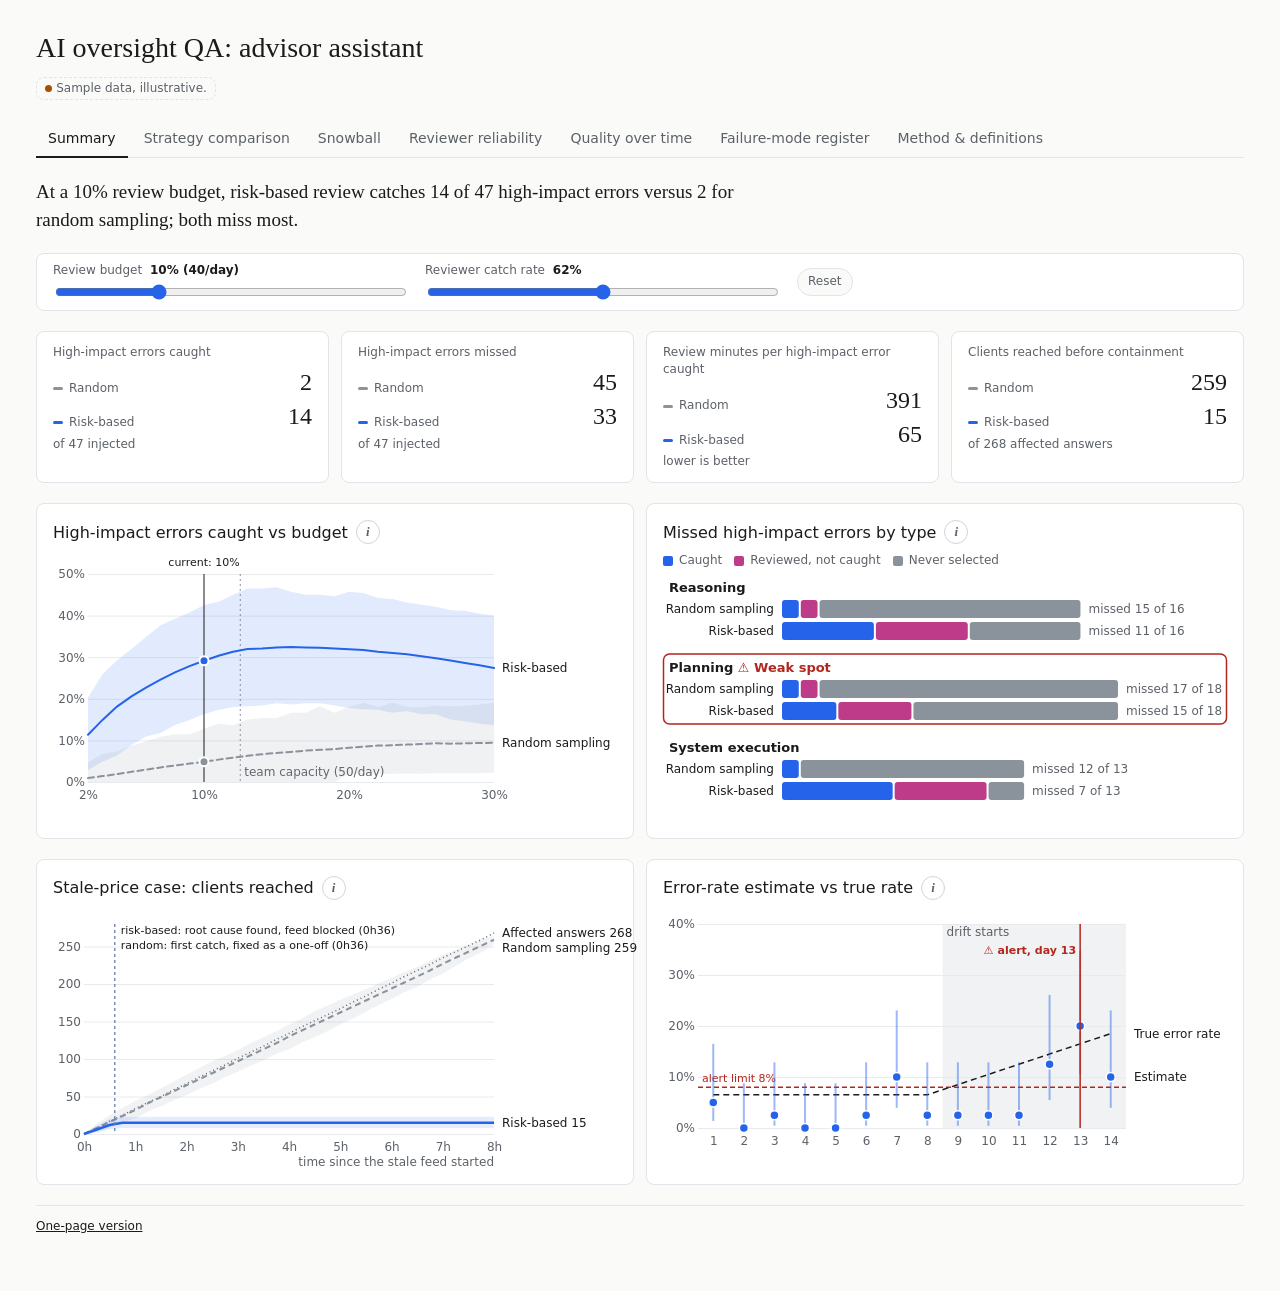
==== commit c7568a16: "Trim Draft B tab copy: one-line intros, notes behind info buttons Intro paragraphs become one senten" ====
--- a/index.html
+++ b/index.html
@@ -13,8 +13,7 @@
 <div class="qa">
   <header class="qa-head">
     <h1 class="qa-title">AI oversight QA: advisor assistant</h1>
-    <span class="qa-sample"><i></i><span><b>Illustrative sample data.</b> Severity, likelihood and detectability scores come from the red-team test suite. Every other number is simulated and will be replaced once the experiment has run.</span></span>
-    <p class="qa-note">Full version. <a href="lean/">One-page version</a></p>
+    <span class="qa-sample"><i></i><span>Sample data, illustrative.</span></span>
   </header>
 
   <nav class="qa-tabs" role="tablist" aria-label="Dashboard sections">
@@ -34,38 +33,33 @@
 
   <!-- ============ STRATEGY COMPARISON ============ -->
   <section class="qa-page" id="strategies" data-panel="strategies" role="tabpanel" hidden>
-    <p class="qa-lede">Both strategies review the same number of agent answers with the same reviewers and the same review screen. Random sampling picks answers at random. Risk-based review ranks answers by guardrail signals (coverage, freshness, calculation path, intent, advice language) and reviews the riskiest first. Move the sliders to see how the results change.</p>
+    <p class="qa-lede">Same reviewers, same budget: random sampling picks answers at random; risk-based review checks the riskiest first.</p>
     <div class="qa-sliders" role="group" aria-label="What-if settings">
       <label class="qa-slider"><span>Review budget <output>—</output></span><input type="range" data-draw="slider" data-slider="budget" disabled></label>
       <label class="qa-slider"><span>Reviewer catch rate <output>—</output></span><input type="range" data-draw="slider" data-slider="catch" disabled></label>
       <button class="qa-chip" type="button" data-reset>Reset</button>
-      <span class="qa-note" data-draw="settingsNote"></span>
-    </div>
-    <div class="qa-card">
-      <h2>High-impact errors caught as the review budget grows</h2>
-      <p class="qa-note">Share of injected high-impact errors that reviewers catch. Bands show the middle 95% of simulated runs. The thin dotted line is the team's daily capacity; past it, reviews get less careful.</p>
-      <div class="qa-legend"><span><i class="qa-sw thin" style="background:var(--series-1)"></i>Risk-based (solid)</span><span><i class="qa-sw thin" style="background:var(--cds-chart-muted)"></i>Random sampling (dashed)</span></div>
+    </div>
+    <div class="qa-card">
+      <div class="qa-titlerow"><h2>High-impact errors caught vs budget</h2><details class="qa-info"><summary aria-label="How to read this: High-impact errors caught vs budget" title="How to read this">i</summary><div class="qa-info-pop"><p>Share of injected high-impact errors that reviewers catch. Bands show the middle 95% of simulated runs. The thin dotted line is the team's daily capacity; past it, reviews get less careful.</p><p>Both strategies review the same number of agent answers with the same reviewers and the same review screen. Random sampling picks answers at random. Risk-based review ranks answers by guardrail signals (coverage, freshness, calculation path, intent, advice language) and reviews the riskiest first.</p></div></details></div>
+      <div class="qa-legend" data-fallback hidden><span><i class="qa-sw thin" style="background:var(--series-1)"></i>Risk-based (solid)</span><span><i class="qa-sw thin" style="background:var(--cds-chart-muted)"></i>Random sampling (dashed)</span></div>
       <div class="qa-chart tall dash-skeleton" data-draw="curve"></div>
       <p class="qa-chart-summary"></p>
     </div>
     <div class="qa-grid">
       <div class="qa-card">
-        <h2>Where high-impact errors are missed, by error type</h2>
-        <p class="qa-note">Errors missed = never selected for review + reviewed but not caught. Red outline: the type risk-based review misses most often.</p>
-        <div class="qa-legend"><span><i class="qa-sw" style="background:var(--series-1)"></i>Caught</span><span><i class="qa-sw" style="background:var(--series-4)"></i>Reviewed but not caught</span><span><i class="qa-sw" style="background:var(--cds-chart-muted)"></i>Never selected for review</span></div>
+        <div class="qa-titlerow"><h2>Missed high-impact errors by type</h2><details class="qa-info"><summary aria-label="How to read this: Missed high-impact errors by type" title="How to read this">i</summary><div class="qa-info-pop"><p>Errors missed = never selected for review + reviewed but not caught. Red outline: the type risk-based review misses most often.</p></div></details></div>
+        <div class="qa-legend"><span><i class="qa-sw" style="background:var(--series-1)"></i>Caught</span><span><i class="qa-sw" style="background:var(--series-4)"></i>Reviewed, not caught</span><span><i class="qa-sw" style="background:var(--cds-chart-muted)"></i>Never selected</span></div>
         <div class="qa-chart dash-skeleton" data-draw="byType"></div>
         <p class="qa-chart-summary"></p>
       </div>
       <div class="qa-card">
-        <h2>Review burden vs team capacity</h2>
-        <p class="qa-note">Daily reviews at the chosen budget, the team's capacity, and the daily reviews each strategy would need to catch half of the high-impact errors (assuming the team were staffed for it).</p>
+        <div class="qa-titlerow"><h2>Review burden vs team capacity</h2><details class="qa-info"><summary aria-label="How to read this: Review burden vs team capacity" title="How to read this">i</summary><div class="qa-info-pop"><p>Daily reviews at the chosen budget, the team's capacity, and the daily reviews each strategy would need to catch half of the high-impact errors (assuming the team were staffed for it).</p></div></details></div>
         <div class="qa-chart dash-skeleton" data-draw="burden" style="min-height:180px"></div>
         <p class="qa-chart-summary"></p>
       </div>
     </div>
     <div class="qa-card">
-      <h2>How the misses split</h2>
-      <p class="qa-note">Averages over the simulated runs, with the middle-95% range on hover. The parts always add up: caught + never selected + reviewed but not caught = injected.</p>
+      <div class="qa-titlerow"><h2>How the misses split</h2><details class="qa-info"><summary aria-label="How to read this: How the misses split" title="How to read this">i</summary><div class="qa-info-pop"><p>Averages over the simulated runs, with the middle-95% range on hover. The parts always add up: caught + never selected + reviewed but not caught = injected.</p></div></details></div>
       <div class="qa-tablewrap">
         <table>
           <thead><tr><th>Strategy</th><th>Errors</th><th class="num">Injected</th><th class="num">Caught</th><th class="num">Never selected</th><th class="num">Reviewed, not caught</th><th class="num">Missed</th></tr></thead>
@@ -79,19 +73,19 @@
   <section class="qa-page" id="snowball" data-panel="snowball" role="tabpanel" hidden>
     <p class="qa-lede qa-verdict" data-draw="snowLede">—</p>
     <div class="qa-callout">
-      <div><b>Random sampling treats each catch as a one-off.</b> A reviewer fixes the answer in front of them; nothing links it to the other answers built on the same stale price, so they keep reaching clients.</div>
-      <div><b>Risk-based review finds the shared root cause.</b> Answers carrying a freshness flag on the same fund reach reviewers together; once they cluster, the team traces them to the feed and blocks every later answer that uses it.</div>
-    </div>
-    <div class="qa-card">
-      <h2>Clients reached over the trading day</h2>
-      <p class="qa-note">The stale feed starts at 0h. Answers that use it arrive through the day. Lines are averages over simulated days; bands are the middle 95%.</p>
-      <div class="qa-legend"><span><i class="qa-sw thin" style="background:var(--color-fg-muted)"></i>Affected answers (dotted)</span><span><i class="qa-sw thin" style="background:var(--cds-chart-muted)"></i>Random sampling: reached clients (dashed)</span><span><i class="qa-sw thin" style="background:var(--series-1)"></i>Risk-based: reached clients (solid)</span></div>
+      <div><b>Random sampling treats each catch as a one-off.</b></div>
+      <div><b>Risk-based review finds the shared root cause.</b></div>
+    </div>
+    <p class="qa-tag is-off" data-draw="defaultTag"></p>
+    <div class="qa-card">
+      <div class="qa-titlerow"><h2>Clients reached over the trading day</h2><details class="qa-info"><summary aria-label="How to read this: Clients reached over the trading day" title="How to read this">i</summary><div class="qa-info-pop"><p>Random sampling: a reviewer fixes the answer in front of them; nothing links it to the other answers built on the same stale price, so they keep reaching clients.</p><p>Risk-based review: answers carrying a freshness flag on the same fund reach reviewers together; once they cluster, the team traces them to the feed and blocks every later answer that uses it.</p><p>The stale feed starts at 0h. Answers that use it arrive through the day. Lines are averages over simulated days; bands are the middle 95%.</p></div></details></div>
+      <div class="qa-legend" data-fallback hidden><span><i class="qa-sw thin" style="background:var(--color-fg-muted)"></i>Affected answers (dotted)</span><span><i class="qa-sw thin" style="background:var(--cds-chart-muted)"></i>Random sampling (dashed)</span><span><i class="qa-sw thin" style="background:var(--series-1)"></i>Risk-based (solid)</span></div>
       <div class="qa-chart tall dash-skeleton" data-draw="snowTime"></div>
       <p class="qa-chart-summary"></p>
     </div>
     <div class="qa-card" id="snowball-graph">
       <div class="qa-cardhead">
-        <div><h2>How the error travels</h2><p class="qa-note">Each box is a step in the workflow, with the number of items the stale price reaches there. Hover or tap a box for what goes wrong.</p></div>
+        <div class="qa-titlerow"><h2>How the error travels</h2><details class="qa-info"><summary aria-label="How to read this: How the error travels" title="How to read this">i</summary><div class="qa-info-pop"><p>Each box is a step in the workflow, with the number of items the stale price reaches there. Hover or tap a box for what goes wrong.</p></div></details></div>
         <div class="qa-seg" role="group" aria-label="Inspection strategy">
           <button data-sb="Random sampling" aria-pressed="true">Random sampling</button>
           <button data-sb="Risk-based" aria-pressed="false">Risk-based</button>
@@ -114,10 +108,9 @@
 
   <!-- ============ REVIEWER RELIABILITY ============ -->
   <section class="qa-page" id="reviewers" data-panel="reviewers" role="tabpanel" hidden>
-    <p class="qa-lede">Human review is not an error type. It is the <b>control layer</b>: the step that is supposed to catch what the agent got wrong. This view shows how often reviewers catch a planted error under different working conditions. Each condition is linked to a control-layer test case in the register (H1 to H5 and H7).</p>
-    <div class="qa-card">
-      <h2>Reviewer catch rate by condition <span class="qa-badge">Illustrative</span></h2>
-      <p class="qa-note">Dots are the share of planted errors caught; lines are 95% Wilson intervals. The dashed line is the baseline. Simulated from the same reviewer model the strategy comparison uses.</p>
+    <p class="qa-lede">Human review is the control layer; this shows how often reviewers catch planted errors under different conditions.</p>
+    <div class="qa-card">
+      <div class="qa-titlerow"><h2>Reviewer catch rate by condition</h2><details class="qa-info"><summary aria-label="How to read this: Reviewer catch rate by condition" title="How to read this">i</summary><div class="qa-info-pop"><p>Human review is not an error type. It is the control layer: the step that is supposed to catch what the agent got wrong. Each condition is linked to a control-layer test case in the register (H1 to H5 and H7).</p><p>Dots are the share of planted errors caught; lines are 95% Wilson intervals. The dashed line is the baseline. Simulated from the same reviewer model the strategy comparison uses.</p></div></details></div>
       <div class="qa-chart dash-skeleton" data-draw="reviewers"></div>
       <p class="qa-chart-summary"></p>
     </div>
@@ -133,10 +126,11 @@
 
   <!-- ============ QUALITY OVER TIME ============ -->
   <section class="qa-page" id="quality" data-panel="quality" role="tabpanel" hidden>
-    <p class="qa-lede">Risk-based review looks where errors are likely, so on its own it cannot tell you the overall error rate. A small random slice of answers is reviewed every day to keep an unbiased estimate and to spot drift.</p>
-    <div class="qa-card">
-      <h2>Estimated vs true error rate, by day <span class="qa-badge">Illustrative</span></h2>
-      <div class="qa-legend"><span><i class="qa-sw" style="background:var(--series-1);border-radius:50%"></i>Estimate with 95% Wilson interval</span><span><i class="qa-sw thin" style="background:var(--color-fg)"></i>True error rate (dashed)</span><span><i class="qa-sw thin" style="background:var(--color-bad)"></i>Alert limit</span></div>
+    <p class="qa-lede">A small random slice of answers is reviewed daily to keep an unbiased error-rate estimate and spot drift.</p>
+    <p class="qa-tag is-off" data-draw="defaultTag"></p>
+    <div class="qa-card">
+      <div class="qa-titlerow"><h2>Estimated vs true error rate</h2><details class="qa-info"><summary aria-label="How to read this: Estimated vs true error rate" title="How to read this">i</summary><div class="qa-info-pop"><p>Risk-based review looks where errors are likely, so on its own it cannot tell you the overall error rate. The daily random slice keeps an unbiased estimate.</p><p>Dots are the daily estimate; lines are 95% Wilson intervals. The dashed line is the true error rate, known only in the simulation. An alert fires when the estimate stays above the limit.</p><p>The estimate sits below the true rate because reviewers miss some errors.</p></div></details></div>
+      <div class="qa-legend" data-fallback hidden><span><i class="qa-sw" style="background:var(--series-1);border-radius:50%"></i>Estimate</span><span><i class="qa-sw thin" style="background:var(--color-fg)"></i>True error rate (dashed)</span></div>
       <div class="qa-chart tall dash-skeleton" data-draw="quality"></div>
       <p class="qa-chart-summary"></p>
     </div>
@@ -152,33 +146,29 @@
 
   <!-- ============ FAILURE-MODE REGISTER ============ -->
   <section class="qa-page" id="register" data-panel="register" role="tabpanel" hidden>
-    <p class="qa-lede">The red-team test suite has <b data-draw="kpi" data-field="total">—</b> test cases. <b data-draw="kpi" data-field="agent">—</b> describe ways the agent can fail; each is an error type (Reasoning, Planning or System execution). The other <b data-draw="kpi" data-field="control">—</b> describe ways human review can fail; they belong to the control layer and are listed separately. Each test case is scored on severity, likelihood and detectability, which multiply into its risk priority number (RPN).</p>
     <div class="qa-kpis">
       <div class="qa-kpi"><span class="qa-kpi-label">Agent failure types</span><span class="qa-kpi-value dash-skeleton" data-draw="kpi" data-field="agent">—</span><span class="qa-kpi-sub">one failure mode each</span></div>
       <div class="qa-kpi"><span class="qa-kpi-label">High-impact failure types</span><span class="qa-kpi-value is-bad dash-skeleton" data-draw="kpi" data-field="high_impact">—</span><span class="qa-kpi-sub" data-draw="hiRule">—</span></div>
       <div class="qa-kpi"><span class="qa-kpi-label">Average RPN, agent failures</span><span class="qa-kpi-value dash-skeleton" data-draw="kpi" data-field="avg_rpn">—</span><span class="qa-kpi-sub">out of <span data-draw="maxrpn">—</span></span></div>
-      <div class="qa-kpi"><span class="qa-kpi-label">Test cases failed <span class="qa-badge">Illustrative</span></span><span class="qa-kpi-value dash-skeleton" data-draw="kpi" data-field="failed">—</span><span class="qa-kpi-sub">of <span data-draw="kpi" data-field="run">—</span> with a sample result</span></div>
+      <div class="qa-kpi"><span class="qa-kpi-label">Test cases failed</span><span class="qa-kpi-value dash-skeleton" data-draw="kpi" data-field="failed">—</span><span class="qa-kpi-sub">of <span data-draw="kpi" data-field="run">—</span> with a sample result</span></div>
     </div>
 
     <div class="qa-grid">
       <div class="qa-card">
-        <h2>Risk tier by error type (agent failures)</h2>
-        <p class="qa-note">Number of agent failure types by the step of the agent's workflow where the failure starts, split by risk tier. Control-layer cases are not included.</p>
+        <div class="qa-titlerow"><h2>Risk tier by error type</h2><details class="qa-info"><summary aria-label="How to read this: Risk tier by error type" title="How to read this">i</summary><div class="qa-info-pop"><p>Number of agent failure types by the step of the agent's workflow where the failure starts, split by risk tier. Control-layer cases are not included.</p><p>Each test case is scored on severity, likelihood and detectability, which multiply into its risk priority number (RPN).</p></div></details></div>
         <div class="qa-legend"><span><i class="qa-sw sw-critical"></i>Critical</span><span><i class="qa-sw sw-high"></i>High</span><span><i class="qa-sw sw-medium"></i>Medium</span><span><i class="qa-sw sw-low"></i>Low</span></div>
         <div class="qa-chart dash-skeleton" data-draw="areaTier"></div>
         <p class="qa-chart-summary"></p>
       </div>
       <div class="qa-card">
-        <h2>Test status <span class="qa-badge">Illustrative</span></h2>
-        <p class="qa-note">Sample result for each test case, all test cases. These are placeholders, not real runs.</p>
+        <div class="qa-titlerow"><h2>Test status</h2><details class="qa-info"><summary aria-label="How to read this: Test status" title="How to read this">i</summary><div class="qa-info-pop"><p>Sample result for each test case, all test cases. These are placeholders, not real runs.</p></div></details></div>
         <div class="qa-chart dash-skeleton" data-draw="results" style="min-height:160px"></div>
         <p class="qa-chart-summary"></p>
       </div>
     </div>
 
     <div class="qa-card">
-      <h2>Top 10 agent failure modes by RPN</h2>
-      <p class="qa-note">Agent failures only; ties broken by severity. The last column tags failures injected in the LPL MVP scenario.</p>
+      <div class="qa-titlerow"><h2>Top 10 agent failures by RPN</h2><details class="qa-info"><summary aria-label="How to read this: Top 10 agent failures by RPN" title="How to read this">i</summary><div class="qa-info-pop"><p>Agent failures only; ties broken by severity. The last column tags failures injected in the LPL MVP scenario.</p></div></details></div>
       <div class="qa-tablewrap">
         <table>
           <thead><tr>
@@ -190,19 +180,18 @@
     </div>
 
     <div class="qa-card">
-      <h2>Control layer: human-review failure modes</h2>
-      <p class="qa-note"><b>Their RPN is not comparable to agent failures.</b> These scores rate a breakdown of the review step itself, not an error in an answer, so they are not ranked with agent failures and are never used as risk priors in the simulation. See the Reviewer reliability tab.</p>
+      <div class="qa-titlerow"><h2>Control layer: human-review failure modes</h2><details class="qa-info"><summary aria-label="How to read this: Control layer: human-review failure modes" title="How to read this">i</summary><div class="qa-info-pop"><p>These scores rate a breakdown of the review step itself, not an error in an answer, so they are not ranked with agent failures and are never used as risk priors in the simulation. See the Reviewer reliability tab.</p></div></details></div>
       <div class="qa-tablewrap">
         <table>
           <thead><tr><th>ID</th><th>Failure mode</th><th class="num">RPN</th><th class="hide-sm">What it is</th><th>Result <span class="qa-badge">Illustrative</span></th></tr></thead>
           <tbody data-draw="hcases"></tbody>
         </table>
       </div>
-    </div>
-
-    <div class="qa-card">
-      <h2>Roll-up by category (agent failures)</h2>
-      <p class="qa-note">Groups the agent test cases by the suite's Category column. Categories describe the kind of problem; error types describe the step where it happens. Run, fail and pass-rate columns use the illustrative sample results.</p>
+      <p class="qa-note">These RPNs are not comparable to agent-failure RPNs.</p>
+    </div>
+
+    <div class="qa-card">
+      <div class="qa-titlerow"><h2>Roll-up by category</h2><details class="qa-info"><summary aria-label="How to read this: Roll-up by category" title="How to read this">i</summary><div class="qa-info-pop"><p>Groups the agent test cases by the suite's Category column. Categories describe the kind of problem; error types describe the step where it happens. Run, fail and pass-rate columns use the illustrative sample results.</p></div></details></div>
       <div class="qa-tablewrap">
         <table>
           <thead><tr>
@@ -214,8 +203,7 @@
     </div>
 
     <div class="qa-card" id="full-register">
-      <h2>Full failure-mode register</h2>
-      <p class="qa-note">All test cases. S, L and D are severity, likelihood and detectability (1 to 5). "What it is" is the expected failure. Results and evidence are illustrative placeholders. Click a column heading to sort.</p>
+      <div class="qa-titlerow"><h2>Full failure-mode register</h2><details class="qa-info"><summary aria-label="How to read this: Full failure-mode register" title="How to read this">i</summary><div class="qa-info-pop"><p>All test cases. S, L and D are severity, likelihood and detectability (1 to 5). &ldquo;What it is&rdquo; is the expected failure. Results and evidence are illustrative placeholders. Click a column heading to sort.</p></div></details></div>
       <div class="qa-tools">
         <input class="qa-search" id="qa-search" type="search" placeholder="Search test cases" aria-label="Search test cases">
         <div class="qa-seg" role="group" aria-label="Filter by error type or control layer">
@@ -251,15 +239,28 @@
   <!-- ============ METHOD & DEFINITIONS ============ -->
   <section class="qa-page" id="method" data-panel="method" role="tabpanel" hidden>
     <div class="qa-card">
-      <h2>Definitions used on every page</h2>
+      <h2>Definitions</h2>
       <dl class="qa-defs">
-        <dt>High-impact error</dt><dd>An injected error whose failure type has <b data-draw="hiRuleText">—</b>. The threshold is one constant (<code>HIGH_IMPACT_RPN</code> in the data generator). Failure types that qualify: <span data-draw="hiTypes">—</span>.</dd>
-        <dt>Error type</dt><dd>Where in the agent's workflow the failure starts. <b>Planning:</b> deciding what to do (reading the intent, choosing scope, picking the tool). <b>Reasoning:</b> working with what came back (arithmetic, interpretation, confidence, advice language). <b>System execution:</b> the tools and data themselves (feeds, prices, entitlements, reconciliation). Every injected error is given a failure type from the test suite and takes that test's RPN.</dd>
-        <dt>Control layer</dt><dd>Human review. It is not an error type: it is the step that should catch errors. Its failure modes (H1 to H8) are shown separately and their RPNs are never used as risk priors.</dd>
+        <dt>High-impact error</dt><dd>An injected error whose failure type has <b data-draw="hiRuleText">—</b>. Set by one constant, <code>HIGH_IMPACT_RPN</code>, in the data generator.<br>Qualifying failure types: <span data-draw="hiTypes">—</span>.</dd>
+        <dt>Error type</dt><dd>Where in the agent's workflow the failure starts:
+          <ul class="qa-steps">
+            <li><b>Planning:</b> deciding what to do (reading the intent, choosing scope, picking the tool).</li>
+            <li><b>Reasoning:</b> working with what came back (arithmetic, interpretation, confidence, advice language).</li>
+            <li><b>System execution:</b> the tools and data themselves (feeds, prices, entitlements, reconciliation).</li>
+          </ul>
+          Each injected error takes a failure type from the test suite, and that test's RPN.</dd>
+        <dt>Control layer</dt><dd>Human review: the step that should catch errors, not an error type. Its failure modes (H1 to H8) are listed separately; their RPNs are never used as risk priors.</dd>
         <dt>Errors missed</dt><dd>Never selected for review + reviewed but not caught.</dd>
-        <dt>Review minutes per high-impact error caught</dt><dd>Total review time at the chosen budget divided by the high-impact errors caught.</dd>
-        <dt>Clients reached before containment</dt><dd>In the stale-price case: affected answers that were neither caught by a reviewer nor blocked at the source.</dd>
+        <dt>Review minutes per high-impact error caught</dt><dd>Total review time at the chosen budget ÷ high-impact errors caught.</dd>
+        <dt>Clients reached before containment</dt><dd>Stale-price case: affected answers neither caught by a reviewer nor blocked at the source.</dd>
       </dl>
+    </div>
+    <div class="qa-card">
+      <h2>Data sources</h2>
+      <ul class="qa-steps">
+        <li><b>From the red-team test suite:</b> severity, likelihood and detectability scores.</li>
+        <li><b>Simulated, illustrative:</b> every other number. It will be replaced once the experiment has run.</li>
+      </ul>
     </div>
     <div class="qa-card">
       <h2>Risk priority number</h2>
@@ -282,17 +283,20 @@
     </div>
     <p class="qa-note">Rows 2 and 4 of the likelihood and detectability scales are interpolated; the test suite defines only 1, 3 and 5.</p>
     <div class="qa-card">
-      <h2>How the simulation works</h2>
+      <h2>Simulation</h2>
       <ol class="qa-steps">
-        <li><b>Errors are injected.</b> A share of agent answers carries an error. Each error is given an agent failure type from the suite, more often for types with a higher likelihood score.</li>
-        <li><b>Answers are selected for review.</b> Random sampling picks at random; risk-based review picks the highest guardrail risk scores. The risk score is itself an assumption: errors score higher than clean answers by an amount that depends on the error type, scaled by a strength parameter.</li>
-        <li><b>Reviewers review.</b> The reviewer model and review screen are identical for both strategies, and items are reviewed in shuffled order. A reviewer catches an error with the base catch rate, lowered by fatigue (a long run of clean items just reviewed), by load (more reviews a day than the team's capacity) and when the wrong answer looks plausible.</li>
-        <li><b>Repeat.</b> The whole process runs <b data-draw="metaVal" data-k="n_runs">—</b> times with a fixed random seed. Counts shown are whole-number averages; ranges are the middle 95% of runs.</li>
+        <li><b>Inject errors.</b> A share of agent answers carries an error. Each gets an agent failure type from the suite, more often for types with a higher likelihood score.</li>
+        <li><b>Select answers for review.</b> Random sampling picks at random. Risk-based review picks the highest guardrail risk scores (coverage, freshness, calculation path, intent, advice language). The risk score is itself an assumption: errors score higher than clean answers by an amount that depends on the error type, scaled by a strength parameter.</li>
+        <li><b>Review.</b> Same reviewer model and review screen for both strategies; items are reviewed in shuffled order. A reviewer catches an error at the base catch rate, lowered by fatigue (a long run of clean items just reviewed), by load (more reviews a day than the team's capacity) and when the wrong answer looks plausible.</li>
+        <li><b>Repeat.</b> <b data-draw="metaVal" data-k="n_runs">—</b> runs with a fixed random seed. Counts shown are whole-number averages over the runs.</li>
       </ol>
     </div>
     <div class="qa-card">
       <h2>Intervals</h2>
-      <p>Proportions measured from a sample (the daily quality estimate and the reviewer catch rates) use the <b>Wilson score interval</b>, not the normal (CLT) approximation. Wilson stays inside 0–100% and stays honest at small counts, such as 2 errors found in 40 answers. Simulation results show the middle 95% of simulated runs.</p>
+      <ul class="qa-steps">
+        <li><b>Simulated counts and shares:</b> the middle 95% of simulated runs.</li>
+        <li><b>Proportions measured from a sample</b> (daily quality estimate, reviewer catch rates): the <b>Wilson score interval</b>, not the normal (CLT) approximation. Wilson stays inside 0–100% and stays honest at small counts, such as 2 errors found in 40 answers.</li>
+      </ul>
     </div>
     <div class="qa-card">
       <h2>Assumptions</h2>
@@ -306,7 +310,7 @@
     </div>
   </section>
 
-  <footer class="qa-foot"><span class="qa-badge">Illustrative</span> Sample data, illustrative. <a href="lean/">One-page version</a></footer>
+  <footer class="qa-foot"><a href="lean/">One-page version</a></footer>
 </div>
 </main>
 <script src="lib/d3.min.js"></script>
--- a/styles.css
+++ b/styles.css
@@ -123,8 +123,6 @@
 .qa-cmp dt { color: var(--color-fg-muted); }
 .qa-cmp dd { margin: 0; text-align: right; font-variant-numeric: tabular-nums; min-width: 3ch; }
 .qa-cmp .big { font-family: var(--font-anthropic-serif); font-size: var(--cds-font-size-title); }
-.qa-graphwrap { overflow-x: auto; max-width: 100%; }
-.qa-graph { position: relative; min-width: 900px; min-height: 250px; }
 .qa-graph text { fill: var(--color-fg); font-family: var(--font-anthropic-sans); }
 .qa-graph .muted { fill: var(--color-fg-muted); }
 .qa-def { display: grid; grid-template-columns: repeat(auto-fit, minmax(min(100%, 18rem), 1fr)); gap: var(--cds-gap-md); }
@@ -136,5 +134,53 @@
 [data-dash-source-state=refreshing] { opacity: .5; transition: opacity var(--cds-dur-slow); }
 .qa-fail { display: flex; align-items: center; justify-content: center; gap: 6px; min-height: inherit; height: 100%; color: var(--color-fg-muted); font-size: var(--cds-font-size-caption); }
 .qa-fail::before { content: ""; width: .375rem; height: .375rem; border-radius: 50%; background: var(--color-bad); }
-@media (max-width: 640px) { .qa .hide-sm { display: none; } }
+@media (max-width: 640px) { .qa .hide-sm { display: none; } .qa td.wrap { min-width: 0; } }
+/* Verdict, headline tiles, sliders and other blocks shared by both drafts */
+.qa a { color: var(--color-fg); }
+.qa-verdict { margin: 0; max-width: 78ch; font-family: var(--font-anthropic-serif); font-size: 19px; line-height: 1.45; text-wrap: pretty; }
+.qa-tile { gap: var(--cds-gap-xs); }
+.qa-tile-vals { margin: 4px 0 0; display: flex; flex-direction: column; gap: 6px; }
+.qa-tile-row { display: grid; grid-template-columns: 1fr auto; column-gap: var(--cds-gap-sm); align-items: baseline; }
+.qa-tile-row dt { font-size: var(--cds-font-size-caption); color: var(--color-fg-muted); display: inline-flex; align-items: center; gap: 6px; }
+.qa-tile-row dd { margin: 0; }
+.qa-tile-row .v { font-family: var(--font-anthropic-serif); font-size: 24px; font-variant-numeric: tabular-nums; line-height: 1.15; text-align: right; }
+.qa-tile-row .r { grid-column: 1 / -1; font-size: 11px; color: var(--color-fg-muted); font-variant-numeric: tabular-nums; }
+.qa-tiles { grid-template-columns: repeat(auto-fit, minmax(min(100%, 14rem), 1fr)); }
+.qa-sliders { display: flex; flex-wrap: wrap; gap: var(--cds-gap-sm) var(--cds-gap-lg); align-items: center; background: var(--color-panel); border: 1px solid var(--color-border-line); border-radius: var(--cds-radius); padding: var(--cds-pad-sm) var(--cds-pad-lg); }
+.qa-slider { display: flex; flex-direction: column; gap: 2px; font-size: var(--cds-font-size-caption); color: var(--color-fg-muted); flex: 1 1 12rem; max-width: 22rem; }
+.qa-slider output { color: var(--color-fg); font-weight: 600; font-variant-numeric: tabular-nums; margin-left: 4px; }
+.qa-slider input { width: 100%; accent-color: var(--series-1); }
+.qa-slider input:focus-visible { outline: 2px solid var(--color-fg); outline-offset: 2px; }
+.qa-stack { display: flex; flex-direction: column; gap: var(--cds-gap-md); }
+/* Chart text summaries and tile ranges: hidden on screen, still read by screen readers */
+.sr-only, .qa-chart-summary { position: absolute !important; width: 1px; height: 1px; padding: 0; margin: -1px; overflow: hidden; clip: rect(0 0 0 0); clip-path: inset(50%); white-space: nowrap; border: 0; }
+/* Title row with the "i" info button; the popover is anchored to the card so it never overflows */
+.qa-card { position: relative; }
+.qa-titlerow { display: flex; align-items: center; gap: var(--cds-gap-sm); flex-wrap: wrap; }
+.qa-info > summary { list-style: none; cursor: pointer; width: 24px; height: 24px; border-radius: 50%; border: 1px solid var(--cds-border); color: var(--color-fg-muted); font: italic 600 13px/22px var(--font-anthropic-serif); text-align: center; user-select: none; }
+.qa-info > summary::-webkit-details-marker { display: none; }
+.qa-info > summary:hover, .qa-info[open] > summary { color: var(--color-fg); border-color: var(--color-fg); }
+.qa-info > summary:focus-visible { outline: 2px solid var(--color-fg); outline-offset: 2px; }
+.qa-info-pop { position: absolute; left: var(--cds-pad-lg); right: var(--cds-pad-lg); z-index: 5; margin-top: 6px; max-width: 36rem; background: var(--cds-surface-popover); border: 1px solid var(--cds-border); border-radius: var(--cds-radius); box-shadow: var(--cds-shadow-popover); padding: var(--cds-pad-sm) var(--cds-pad-md); font-size: var(--cds-font-size-caption); font-weight: 400; line-height: 1.5; }
+.qa-info-pop p { margin: 0 0 6px; }
+.qa-info-pop p:last-child { margin-bottom: 0; }
+.qa-tag { margin: 0; align-self: flex-start; font-size: var(--cds-font-size-caption); color: var(--color-warn); border: 1px solid currentColor; border-radius: 999px; padding: 1px 8px; }
+.qa-tag.is-off { display: none; }
+.qa-badge { display: inline-block; font-size: 10px; font-weight: 500; letter-spacing: .02em; text-transform: uppercase; color: var(--color-warn); border: 1px solid currentColor; border-radius: 4px; padding: 0 4px; vertical-align: middle; line-height: 1.5; white-space: nowrap; }
+.qa-foot { font-size: var(--cds-font-size-caption); color: var(--color-fg-muted); border-top: 1px solid var(--color-border-line); padding-top: var(--cds-pad-md); display: flex; gap: var(--cds-gap-sm); align-items: center; flex-wrap: wrap; }
+.qa-callout { display: grid; grid-template-columns: repeat(auto-fit, minmax(min(100%, 20rem), 1fr)); gap: var(--cds-gap-md); }
+.qa-callout > div { background: var(--color-panel); border: 1px solid var(--color-border-line); border-left: 4px solid var(--series-1); border-radius: var(--cds-radius); padding: var(--cds-pad-md) var(--cds-pad-lg); line-height: 1.5; }
+.qa-callout > div:first-child { border-left-color: var(--cds-chart-muted); }
+.qa-seg-div { width: 1px; align-self: stretch; background: var(--color-border-line); margin: 0 4px; }
+.qa-defs { display: grid; grid-template-columns: minmax(10rem, 16rem) 1fr; gap: var(--cds-gap-sm) var(--cds-gap-lg); margin: 0; line-height: 1.5; }
+.qa-defs dt { font-weight: 600; }
+.qa-defs dd { margin: 0; }
+@media (max-width: 640px) { .qa-defs { grid-template-columns: 1fr; } .qa-defs dd { margin-bottom: var(--cds-gap-sm); } .qa-verdict { font-size: 17px; } }
+.qa-steps { margin: 0; padding-left: 1.2rem; display: flex; flex-direction: column; gap: 6px; line-height: 1.5; }
+.qa-card > p:not(.qa-note):not(.qa-formula):not(.qa-chart-summary) { margin: 0; line-height: 1.5; max-width: 80ch; }
+.qa code { font-size: 12px; background: var(--cds-chart-grid); padding: 0 4px; border-radius: 3px; }
+.qa td.wrap-sm { white-space: normal; max-width: 16rem; }
+.qa-graph { position: relative; width: 100%; min-height: 100px; }
+.qa-graph g[tabindex]:focus-visible rect:first-child { stroke: var(--color-fg); stroke-width: 2; }
+
 @media (prefers-reduced-motion: no-preference) { .qa-chart svg .grow { animation: qa-grow var(--cds-dur-slow) var(--cds-ease-out) both; transform-box: fill-box; transform-origin: left center; } @keyframes qa-grow { from { transform: scaleX(0); } } }
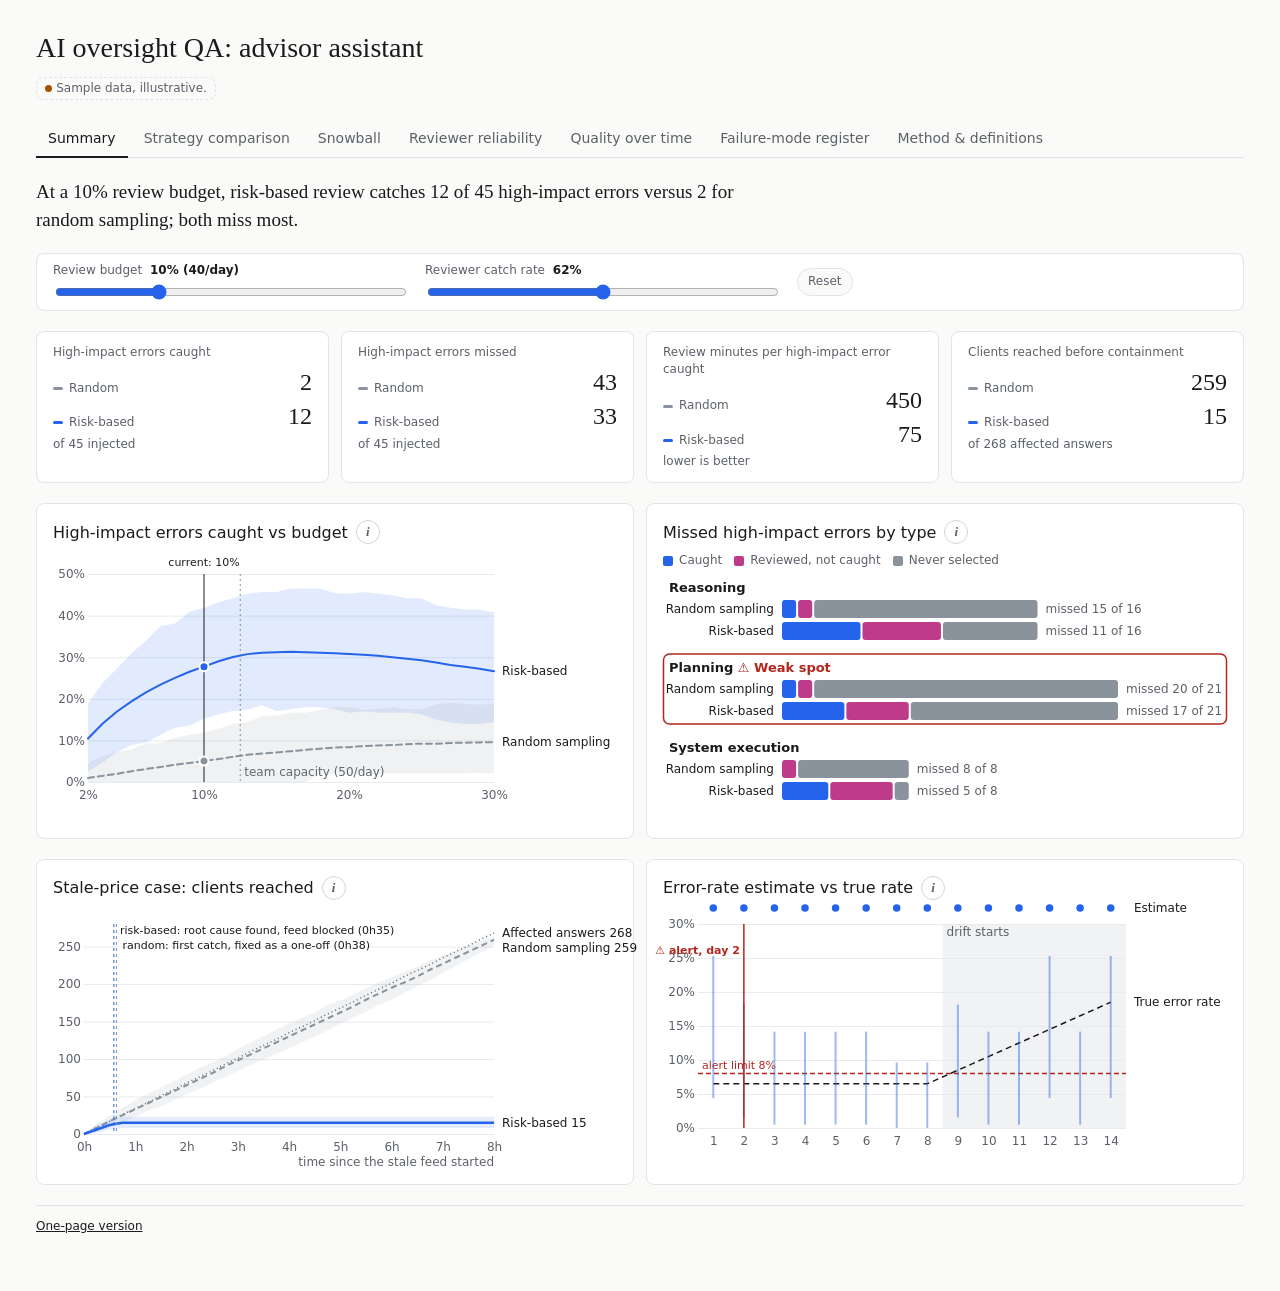
==== commit 351ae434: "Draft B: capacity burden panel, Lopa-mode split, T1, live-flow card - Burden panel: share of high-im" ====
--- a/index.html
+++ b/index.html
@@ -47,22 +47,22 @@
     </div>
     <div class="qa-grid">
       <div class="qa-card">
-        <div class="qa-titlerow"><h2>Missed high-impact errors by type</h2><details class="qa-info"><summary aria-label="How to read this: Missed high-impact errors by type" title="How to read this">i</summary><div class="qa-info-pop"><p>Errors missed = never selected for review + reviewed but not caught. Red outline: the type risk-based review misses most often.</p></div></details></div>
-        <div class="qa-legend"><span><i class="qa-sw" style="background:var(--series-1)"></i>Caught</span><span><i class="qa-sw" style="background:var(--series-4)"></i>Reviewed, not caught</span><span><i class="qa-sw" style="background:var(--cds-chart-muted)"></i>Never selected</span></div>
+        <div class="qa-titlerow"><h2>Missed high-impact errors by type</h2><details class="qa-info"><summary aria-label="How to read this: Missed high-impact errors by type" title="How to read this">i</summary><div class="qa-info-pop"><p>Errors missed = never selected for review + reviewed but not caught. Amber outline: the type risk-based review misses most often.</p></div></details></div>
+        <div class="qa-legend"><span><i class="qa-sw o-caught"></i>Caught</span><span><i class="qa-sw o-rnc"></i>Reviewed, not caught</span><span><i class="qa-sw o-never"></i>Never selected</span></div>
         <div class="qa-chart dash-skeleton" data-draw="byType"></div>
         <p class="qa-chart-summary"></p>
       </div>
       <div class="qa-card">
-        <div class="qa-titlerow"><h2>Review burden vs team capacity</h2><details class="qa-info"><summary aria-label="How to read this: Review burden vs team capacity" title="How to read this">i</summary><div class="qa-info-pop"><p>Daily reviews at the chosen budget, the team's capacity, and the daily reviews each strategy would need to catch half of the high-impact errors (assuming the team were staffed for it).</p></div></details></div>
+        <div class="qa-titlerow"><h2>Share of high-impact errors caught at team capacity (<span data-draw="metaVal" data-k="team_capacity">—</span>/day)</h2><details class="qa-info"><summary aria-label="How to read this: Share of high-impact errors caught at team capacity" title="How to read this">i</summary><div class="qa-info-pop"><p>Each bar is the share of injected high-impact errors a strategy catches when the team reviews exactly its daily capacity, at the reviewer catch rate set above. Percentages are caught / injected.</p><p>The dashed line is the ceiling: the most any review budget catches at this catch rate, even reviewing every answer, because reviewers miss some errors they look at.</p></div></details></div>
         <div class="qa-chart dash-skeleton" data-draw="burden" style="min-height:180px"></div>
         <p class="qa-chart-summary"></p>
       </div>
     </div>
     <div class="qa-card">
-      <div class="qa-titlerow"><h2>How the misses split</h2><details class="qa-info"><summary aria-label="How to read this: How the misses split" title="How to read this">i</summary><div class="qa-info-pop"><p>Averages over the simulated runs, with the middle-95% range on hover. The parts always add up: caught + never selected + reviewed but not caught = injected.</p></div></details></div>
-      <div class="qa-tablewrap">
-        <table>
-          <thead><tr><th>Strategy</th><th>Errors</th><th class="num">Injected</th><th class="num">Caught</th><th class="num">Never selected</th><th class="num">Reviewed, not caught</th><th class="num">Missed</th></tr></thead>
+      <div class="qa-titlerow"><h2>How the misses split</h2><details class="qa-info"><summary aria-label="How to read this: How the misses split" title="How to read this">i</summary><div class="qa-info-pop"><p>Averages over the simulated runs, with the middle-95% range on hover. The parts always add up: caught + never selected + reviewed but not caught = injected.</p><p>By failure mode: all injected errors of Lopa's three priority modes (calculation, intent, wrong tool), high-impact or not. In this simulation each mode is oversampled to a minimum number of injected errors per run, so their rows have enough cases to compare.</p></div></details></div>
+      <div class="qa-tablewrap">
+        <table>
+          <thead><tr><th>Strategy</th><th>Errors</th><th class="num">Injected</th><th class="num"><i class="qa-sw o-caught"></i>Caught</th><th class="num"><i class="qa-sw o-never"></i>Never selected</th><th class="num"><i class="qa-sw o-rnc"></i>Reviewed, not caught</th><th class="num">Missed</th></tr></thead>
           <tbody data-draw="splitTable"></tbody>
         </table>
       </div>
@@ -78,7 +78,7 @@
     </div>
     <p class="qa-tag is-off" data-draw="defaultTag"></p>
     <div class="qa-card">
-      <div class="qa-titlerow"><h2>Clients reached over the trading day</h2><details class="qa-info"><summary aria-label="How to read this: Clients reached over the trading day" title="How to read this">i</summary><div class="qa-info-pop"><p>Random sampling: a reviewer fixes the answer in front of them; nothing links it to the other answers built on the same stale price, so they keep reaching clients.</p><p>Risk-based review: answers carrying a freshness flag on the same fund reach reviewers together; once they cluster, the team traces them to the feed and blocks every later answer that uses it.</p><p>The stale feed starts at 0h. Answers that use it arrive through the day. Lines are averages over simulated days; bands are the middle 95%.</p></div></details></div>
+      <div class="qa-titlerow"><h2>Clients reached over the trading day</h2><details class="qa-info"><summary aria-label="How to read this: Clients reached over the trading day" title="How to read this">i</summary><div class="qa-info-pop"><p>Both strategies act at about the same time; only risk-based review identifies the root cause and blocks later answers.</p><p>Random sampling: a reviewer fixes the answer in front of them; nothing links it to the other answers built on the same stale price, so they keep reaching clients.</p><p>Risk-based review: answers carrying a freshness flag on the same fund reach reviewers together; once they cluster, the team traces them to the feed and blocks every later answer that uses it.</p><p>The stale feed starts at 0h. Answers that use it arrive through the day. Lines are averages over simulated days; bands are the middle 95%.</p></div></details></div>
       <div class="qa-legend" data-fallback hidden><span><i class="qa-sw thin" style="background:var(--color-fg-muted)"></i>Affected answers (dotted)</span><span><i class="qa-sw thin" style="background:var(--cds-chart-muted)"></i>Random sampling (dashed)</span><span><i class="qa-sw thin" style="background:var(--series-1)"></i>Risk-based (solid)</span></div>
       <div class="qa-chart tall dash-skeleton" data-draw="snowTime"></div>
       <p class="qa-chart-summary"></p>
@@ -99,7 +99,7 @@
       <h2>Outcome by strategy</h2>
       <div class="qa-tablewrap">
         <table>
-          <thead><tr><th>Strategy</th><th class="num">Affected answers</th><th class="num">Reviewed</th><th class="num">Caught</th><th class="num">Blocked at source</th><th class="num">Reached clients</th><th>Detection</th></tr></thead>
+          <thead><tr><th>Strategy</th><th class="num">Affected answers</th><th class="num">Reviewed</th><th class="num">Caught</th><th class="num">Blocked at source</th><th class="num">Reached clients</th><th class="num">First action (median)</th><th>Response</th></tr></thead>
           <tbody data-draw="snowTable"></tbody>
         </table>
       </div>
@@ -108,16 +108,16 @@
 
   <!-- ============ REVIEWER RELIABILITY ============ -->
   <section class="qa-page" id="reviewers" data-panel="reviewers" role="tabpanel" hidden>
-    <p class="qa-lede">Human review is the control layer; this shows how often reviewers catch planted errors under different conditions.</p>
-    <div class="qa-card">
-      <div class="qa-titlerow"><h2>Reviewer catch rate by condition</h2><details class="qa-info"><summary aria-label="How to read this: Reviewer catch rate by condition" title="How to read this">i</summary><div class="qa-info-pop"><p>Human review is not an error type. It is the control layer: the step that is supposed to catch what the agent got wrong. Each condition is linked to a control-layer test case in the register (H1 to H5 and H7).</p><p>Dots are the share of planted errors caught; lines are 95% Wilson intervals. The dashed line is the baseline. Simulated from the same reviewer model the strategy comparison uses.</p></div></details></div>
+    <p class="qa-lede">Simulated figures: how often reviewers catch planted errors under different conditions; human review is the control layer.</p>
+    <div class="qa-card">
+      <div class="qa-titlerow"><h2>Reviewer catch rate by condition</h2><details class="qa-info"><summary aria-label="How to read this: Reviewer catch rate by condition" title="How to read this">i</summary><div class="qa-info-pop"><p>Human review is not an error type. It is the control layer: the step that is supposed to catch what the agent got wrong. Each condition is linked to a control-layer test case in the register (H1 to H5 and H7).</p><p>Dots are the share of planted errors caught; lines are 95% Wilson intervals. The dashed line is the baseline. Simulated from the same reviewer model the strategy comparison uses.</p><p>A real study would need intervals that account for each reviewer seeing several items (clustered by reviewer), not a plain Wilson interval.</p></div></details></div>
       <div class="qa-chart dash-skeleton" data-draw="reviewers"></div>
       <p class="qa-chart-summary"></p>
     </div>
     <div class="qa-card">
       <div class="qa-tablewrap">
         <table>
-          <thead><tr><th>Condition</th><th>Linked test</th><th class="num">Reviewers</th><th class="num">Caught / shown</th><th class="num">Catch rate</th><th class="num">95% Wilson interval</th></tr></thead>
+          <thead><tr><th>Condition</th><th>Linked test</th><th class="num">Simulated reviewers</th><th class="num">Caught / shown</th><th class="num">Catch rate</th><th class="num">95% Wilson interval</th></tr></thead>
           <tbody data-draw="reviewerTable"></tbody>
         </table>
       </div>
@@ -126,18 +126,18 @@
 
   <!-- ============ QUALITY OVER TIME ============ -->
   <section class="qa-page" id="quality" data-panel="quality" role="tabpanel" hidden>
-    <p class="qa-lede">A small random slice of answers is reviewed daily to keep an unbiased error-rate estimate and spot drift.</p>
+    <p class="qa-lede">A small random daily slice, with seeded known errors, gives an error-rate estimate corrected for reviewer misses.</p>
     <p class="qa-tag is-off" data-draw="defaultTag"></p>
     <div class="qa-card">
-      <div class="qa-titlerow"><h2>Estimated vs true error rate</h2><details class="qa-info"><summary aria-label="How to read this: Estimated vs true error rate" title="How to read this">i</summary><div class="qa-info-pop"><p>Risk-based review looks where errors are likely, so on its own it cannot tell you the overall error rate. The daily random slice keeps an unbiased estimate.</p><p>Dots are the daily estimate; lines are 95% Wilson intervals. The dashed line is the true error rate, known only in the simulation. An alert fires when the estimate stays above the limit.</p><p>The estimate sits below the true rate because reviewers miss some errors.</p></div></details></div>
-      <div class="qa-legend" data-fallback hidden><span><i class="qa-sw" style="background:var(--series-1);border-radius:50%"></i>Estimate</span><span><i class="qa-sw thin" style="background:var(--color-fg)"></i>True error rate (dashed)</span></div>
+      <div class="qa-titlerow"><h2>Corrected vs true error rate</h2><details class="qa-info"><summary aria-label="How to read this: Corrected vs true error rate" title="How to read this">i</summary><div class="qa-info-pop"><p>Risk-based review looks where errors are likely, so on its own it cannot tell you the overall error rate. The daily random slice keeps an unbiased estimate.</p><p>Each day <b data-draw="qVal" data-k="slice">—</b> answers are reviewed at random. <b data-draw="qVal" data-k="canary_per_day">—</b> of them are seeded known errors (canaries), drawn from the same error mix and reviewed the same way, so reviewers cannot tell them apart.</p><p>The estimate is corrected for reviewer misses: the error rate in the other <b data-draw="qVal" data-k="real_per_day">—</b> reviews divided by the share of canaries caught so far, capped at 100%. Lines are 95% intervals; early-day intervals are wide because few canaries have been seen. Hollow dots are the raw observed rate.</p><p>Trade-off: this many canaries is more than the suite's 1 in 50, so the reviewer catch rate can be estimated, but fewer real answers get reviewed.</p><p>An alert fires when the corrected estimate stays above the limit <b data-draw="qVal" data-k="alert_days">—</b> days in a row. The dashed line is the true error rate, known only in the simulation.</p></div></details></div>
+      <div class="qa-legend" data-fallback hidden><span><i class="qa-sw" style="background:var(--series-1);border-radius:50%"></i>Corrected estimate</span><span><i class="qa-sw" style="border:1.25px solid var(--color-fg-muted);border-radius:50%"></i>Raw rate</span><span><i class="qa-sw thin" style="background:var(--color-fg)"></i>True rate (dashed)</span></div>
       <div class="qa-chart tall dash-skeleton" data-draw="quality"></div>
       <p class="qa-chart-summary"></p>
     </div>
     <div class="qa-card">
       <div class="qa-tablewrap">
         <table>
-          <thead><tr><th class="num">Day</th><th class="num">Reviewed</th><th class="num">Errors found</th><th class="num">Estimate</th><th class="num">95% Wilson interval</th><th class="num">True rate</th><th>Status</th></tr></thead>
+          <thead><tr><th class="num">Day</th><th class="num">Reviewed</th><th class="num">Errors found</th><th class="num">Raw rate</th><th class="num">Canaries caught / seen (to date)</th><th class="num">Corrected estimate</th><th class="num">95% interval</th><th class="num">True rate</th><th>Status</th></tr></thead>
           <tbody data-draw="qualityTable"></tbody>
         </table>
       </div>
@@ -147,8 +147,8 @@
   <!-- ============ FAILURE-MODE REGISTER ============ -->
   <section class="qa-page" id="register" data-panel="register" role="tabpanel" hidden>
     <div class="qa-kpis">
-      <div class="qa-kpi"><span class="qa-kpi-label">Agent failure types</span><span class="qa-kpi-value dash-skeleton" data-draw="kpi" data-field="agent">—</span><span class="qa-kpi-sub">one failure mode each</span></div>
-      <div class="qa-kpi"><span class="qa-kpi-label">High-impact failure types</span><span class="qa-kpi-value is-bad dash-skeleton" data-draw="kpi" data-field="high_impact">—</span><span class="qa-kpi-sub" data-draw="hiRule">—</span></div>
+      <div class="qa-kpi"><span class="qa-kpi-label">Agent failure types</span><span class="qa-kpi-value dash-skeleton" data-draw="kpi" data-field="agent">—</span><span class="qa-kpi-sub">of <span data-draw="kpi" data-field="total">—</span> test cases</span></div>
+      <div class="qa-kpi"><span class="qa-kpi-label">High-impact failure types</span><span class="qa-kpi-value dash-skeleton" data-draw="kpi" data-field="high_impact">—</span><span class="qa-kpi-sub" data-draw="hiRule">—</span></div>
       <div class="qa-kpi"><span class="qa-kpi-label">Average RPN, agent failures</span><span class="qa-kpi-value dash-skeleton" data-draw="kpi" data-field="avg_rpn">—</span><span class="qa-kpi-sub">out of <span data-draw="maxrpn">—</span></span></div>
       <div class="qa-kpi"><span class="qa-kpi-label">Test cases failed</span><span class="qa-kpi-value dash-skeleton" data-draw="kpi" data-field="failed">—</span><span class="qa-kpi-sub">of <span data-draw="kpi" data-field="run">—</span> with a sample result</span></div>
     </div>
@@ -203,7 +203,7 @@
     </div>
 
     <div class="qa-card" id="full-register">
-      <div class="qa-titlerow"><h2>Full failure-mode register</h2><details class="qa-info"><summary aria-label="How to read this: Full failure-mode register" title="How to read this">i</summary><div class="qa-info-pop"><p>All test cases. S, L and D are severity, likelihood and detectability (1 to 5). &ldquo;What it is&rdquo; is the expected failure. Results and evidence are illustrative placeholders. Click a column heading to sort.</p></div></details></div>
+      <div class="qa-titlerow"><h2>Full failure-mode register</h2><details class="qa-info"><summary aria-label="How to read this: Full failure-mode register" title="How to read this">i</summary><div class="qa-info-pop"><p>All test cases. S, L and D are severity, likelihood and detectability (1 to 5). &ldquo;What it is&rdquo; is the expected failure. Results and evidence are illustrative placeholders. &ldquo;Team-added&rdquo; marks failure modes the team added outside the test-suite workbook, pending Lopa's review. Click a column heading to sort.</p></div></details></div>
       <div class="qa-tools">
         <input class="qa-search" id="qa-search" type="search" placeholder="Search test cases" aria-label="Search test cases">
         <div class="qa-seg" role="group" aria-label="Filter by error type or control layer">
@@ -250,6 +250,8 @@
           </ul>
           Each injected error takes a failure type from the test suite, and that test's RPN.</dd>
         <dt>Control layer</dt><dd>Human review: the step that should catch errors, not an error type. Its failure modes (H1 to H8) are listed separately; their RPNs are never used as risk priors.</dd>
+        <dt>Lopa's priority failure modes</dt><dd><span data-draw="lopaModes">—</span>. In the strategy simulation each is oversampled to at least <b data-draw="metaVal" data-k="min_injected_per_mode">—</b> injected errors per run; the quality series uses the natural mix.</dd>
+        <dt>Team-added failure mode</dt><dd>A failure mode the team added outside the test-suite workbook, scored and tiered the same way (T1, wrong tool selected; pending Lopa's review).</dd>
         <dt>Errors missed</dt><dd>Never selected for review + reviewed but not caught.</dd>
         <dt>Review minutes per high-impact error caught</dt><dd>Total review time at the chosen budget ÷ high-impact errors caught.</dd>
         <dt>Clients reached before containment</dt><dd>Stale-price case: affected answers neither caught by a reviewer nor blocked at the source.</dd>
@@ -295,8 +297,17 @@
       <h2>Intervals</h2>
       <ul class="qa-steps">
         <li><b>Simulated counts and shares:</b> the middle 95% of simulated runs.</li>
-        <li><b>Proportions measured from a sample</b> (daily quality estimate, reviewer catch rates): the <b>Wilson score interval</b>, not the normal (CLT) approximation. Wilson stays inside 0–100% and stays honest at small counts, such as 2 errors found in 40 answers.</li>
+        <li><b>Proportions measured from a sample</b> (reviewer catch rates, reviewer sensitivity on canaries): the <b>Wilson score interval</b>, not the normal (CLT) approximation. Wilson stays inside 0–100% and stays honest at small counts, such as 2 errors found in 40 answers.</li>
+        <li><b>Corrected error rate:</b> raw rate in the non-canary reviews ÷ reviewer sensitivity (canaries caught ÷ canaries seen to date), capped at 100%. Its 95% interval samples both uncertainties: <b data-draw="qVal" data-k="correction_draws">—</b> draws of Beta(found + 1, not found + 1) ÷ Beta(canaries caught + 1, canaries missed + 1), 2.5th to 97.5th percentile.</li>
+        <li><b>Percentages:</b> every displayed percentage is a displayed count ÷ its displayed denominator.</li>
       </ul>
+    </div>
+    <div class="qa-card">
+      <h2>How it becomes live</h2>
+      <ol class="qa-flow" aria-label="Data flow, in order">
+        <li>Agent runs</li><li>Output log with guardrail flags</li><li>Risk score</li><li>Selection (random or risk-based)</li><li>Reviewer queue</li><li>Review decisions</li><li>Metrics store</li><li>Dashboard refresh</li>
+      </ol>
+      <p class="qa-note">Today the pages use a precomputed simulation; the same flow feeds real runs.</p>
     </div>
     <div class="qa-card">
       <h2>Assumptions</h2>
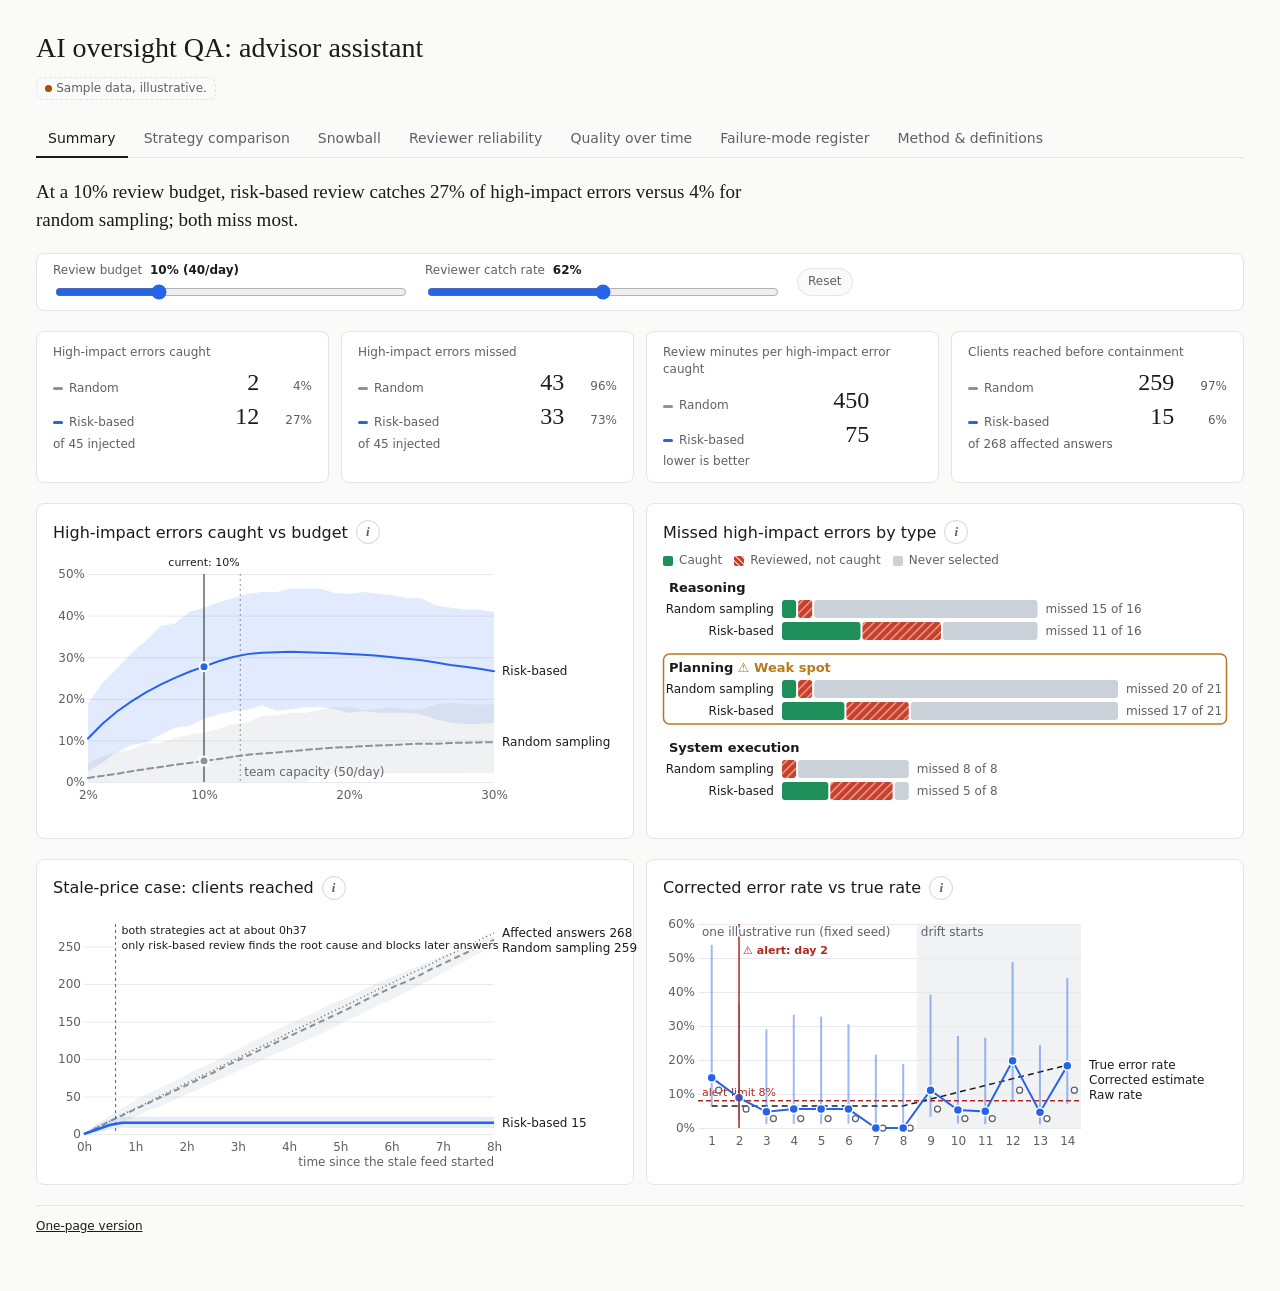
==== commit 597ae8b1: "Show the pooled alert rule and its 500-run evaluation Chart: thin 3-day pooled line, one label listi" ====
--- a/index.html
+++ b/index.html
@@ -129,15 +129,15 @@
     <p class="qa-lede">A small random daily slice, with seeded known errors, gives an error-rate estimate corrected for reviewer misses.</p>
     <p class="qa-tag is-off" data-draw="defaultTag"></p>
     <div class="qa-card">
-      <div class="qa-titlerow"><h2>Corrected vs true error rate</h2><details class="qa-info"><summary aria-label="How to read this: Corrected vs true error rate" title="How to read this">i</summary><div class="qa-info-pop"><p>Risk-based review looks where errors are likely, so on its own it cannot tell you the overall error rate. The daily random slice keeps an unbiased estimate.</p><p>Each day <b data-draw="qVal" data-k="slice">—</b> answers are reviewed at random. <b data-draw="qVal" data-k="canary_per_day">—</b> of them are seeded known errors (canaries), drawn from the same error mix and reviewed the same way, so reviewers cannot tell them apart.</p><p>The estimate is corrected for reviewer misses: the error rate in the other <b data-draw="qVal" data-k="real_per_day">—</b> reviews divided by the share of canaries caught so far, capped at 100%. Lines are 95% intervals; early-day intervals are wide because few canaries have been seen. Hollow dots are the raw observed rate.</p><p>Trade-off: this many canaries is more than the suite's 1 in 50, so the reviewer catch rate can be estimated, but fewer real answers get reviewed.</p><p>An alert fires when the corrected estimate stays above the limit <b data-draw="qVal" data-k="alert_days">—</b> days in a row. The dashed line is the true error rate, known only in the simulation.</p></div></details></div>
-      <div class="qa-legend" data-fallback hidden><span><i class="qa-sw" style="background:var(--series-1);border-radius:50%"></i>Corrected estimate</span><span><i class="qa-sw" style="border:1.25px solid var(--color-fg-muted);border-radius:50%"></i>Raw rate</span><span><i class="qa-sw thin" style="background:var(--color-fg)"></i>True rate (dashed)</span></div>
+      <div class="qa-titlerow"><h2>Corrected vs true error rate</h2><details class="qa-info"><summary aria-label="How to read this: Corrected vs true error rate" title="How to read this">i</summary><div class="qa-info-pop"><p>Risk-based review looks where errors are likely, so on its own it cannot tell you the overall error rate. The daily random slice keeps an unbiased estimate.</p><p>Each day <b data-draw="qVal" data-k="slice">—</b> answers are reviewed at random. <b data-draw="qVal" data-k="canary_per_day">—</b> of them are seeded known errors (canaries), drawn from the same error mix and reviewed the same way, so reviewers cannot tell them apart.</p><p>The estimate is corrected for reviewer misses: the error rate in the other <b data-draw="qVal" data-k="real_per_day">—</b> reviews divided by the share of canaries caught so far, capped at 100%. Lines are 95% intervals; early-day intervals are wide because few canaries have been seen. Hollow dots are the raw observed rate.</p><p>Trade-off: this many canaries is more than the suite's 1 in 50, so the reviewer catch rate can be estimated, but fewer real answers get reviewed.</p><p>Alert rule: once at least <b data-draw="qVal" data-k="min_canaries_for_alert">—</b> canaries have been seen, errors found over the last <b data-draw="qVal" data-k="window_days">—</b> days are pooled and corrected the same way (thin line). An alert fires on any day this pooled estimate is above the limit. The dashed line is the true error rate, known only in the simulation.</p><p>The chart shows one illustrative run (fixed seed). <span data-draw="qEval">—</span></p></div></details></div>
+      <div class="qa-legend" data-fallback hidden><span><i class="qa-sw" style="background:var(--series-1);border-radius:50%"></i>Corrected estimate</span><span><i class="qa-sw" style="border:1.25px solid var(--color-fg-muted);border-radius:50%"></i>Raw rate</span><span><i class="qa-sw thin" style="background:var(--color-fg)"></i>True rate (dashed)</span><span><i class="qa-sw thin" style="background:var(--series-3)"></i>Pooled</span></div>
       <div class="qa-chart tall dash-skeleton" data-draw="quality"></div>
       <p class="qa-chart-summary"></p>
     </div>
     <div class="qa-card">
       <div class="qa-tablewrap">
         <table>
-          <thead><tr><th class="num">Day</th><th class="num">Reviewed</th><th class="num">Errors found</th><th class="num">Raw rate</th><th class="num">Canaries caught / seen (to date)</th><th class="num">Corrected estimate</th><th class="num">95% interval</th><th class="num">True rate</th><th>Status</th></tr></thead>
+          <thead><tr><th class="num">Day</th><th class="num">Reviewed</th><th class="num">Errors found</th><th class="num">Raw rate</th><th class="num">Canaries caught / seen (to date)</th><th class="num">Corrected estimate</th><th class="num">95% interval</th><th class="num">3-day pooled (95% interval)</th><th class="num">True rate</th><th>Status</th></tr></thead>
           <tbody data-draw="qualityTable"></tbody>
         </table>
       </div>
@@ -299,6 +299,7 @@
         <li><b>Simulated counts and shares:</b> the middle 95% of simulated runs.</li>
         <li><b>Proportions measured from a sample</b> (reviewer catch rates, reviewer sensitivity on canaries): the <b>Wilson score interval</b>, not the normal (CLT) approximation. Wilson stays inside 0–100% and stays honest at small counts, such as 2 errors found in 40 answers.</li>
         <li><b>Corrected error rate:</b> raw rate in the non-canary reviews ÷ reviewer sensitivity (canaries caught ÷ canaries seen to date), capped at 100%. Its 95% interval samples both uncertainties: <b data-draw="qVal" data-k="correction_draws">—</b> draws of Beta(found + 1, not found + 1) ÷ Beta(canaries caught + 1, canaries missed + 1), 2.5th to 97.5th percentile.</li>
+        <li><b>Quality alert:</b> after a warm-up of <b data-draw="qVal" data-k="min_canaries_for_alert">—</b> canaries, errors found and reviews are pooled over a trailing <b data-draw="qVal" data-k="window_days">—</b>-day window and corrected with the cumulative sensitivity; an alert fires on any day the pooled estimate is above the limit. Its interval uses the same Beta draws. The rule was evaluated over <b data-draw="qEvalRuns">—</b> simulated 14-day runs (false alarms before drift, delay to the first alert after drift starts, misses). A sequential test designed for continuous monitoring (as in Timans et al. 2025) is the natural next step; it is not implemented.</li>
         <li><b>Percentages:</b> every displayed percentage is a displayed count ÷ its displayed denominator.</li>
       </ul>
     </div>
--- a/styles.css
+++ b/styles.css
@@ -42,9 +42,9 @@
 .dash-skeleton { background: linear-gradient(90deg, var(--color-border-line), transparent 70%); border-radius: 4px; color: transparent !important; }
 
 /* Page styles */
-.qa { --tier-critical: #C62828; --tier-critical-fg: #FFFFFF; --tier-high: #EF6C00; --tier-high-fg: #1B1B1B; --tier-medium: #F2C230; --tier-medium-fg: #1B1B1B; --tier-low: #D9DCE0; --tier-low-fg: #1B1B1B; --tier-low-line: #9AA0A8; }
-@media (prefers-color-scheme: dark) { :root:not([data-theme="light"]) .qa { --tier-critical: #FF6B63; --tier-critical-fg: #1B1B1B; --tier-high: #FF9A3C; --tier-high-fg: #1B1B1B; --tier-medium: #F5D04C; --tier-medium-fg: #1B1B1B; --tier-low: #4A4F57; --tier-low-fg: #F0F0F0; --tier-low-line: #6B7280; } }
-:root[data-theme="dark"] .qa { --tier-critical: #FF6B63; --tier-critical-fg: #1B1B1B; --tier-high: #FF9A3C; --tier-high-fg: #1B1B1B; --tier-medium: #F5D04C; --tier-medium-fg: #1B1B1B; --tier-low: #4A4F57; --tier-low-fg: #F0F0F0; --tier-low-line: #6B7280; }
+.qa { --outcome-caught: #1E8E5A; --outcome-rnc: #C8402B; --outcome-never: #CBD1D9; --outcome-hatch: rgba(255,255,255,.6); --color-weak: #B7791F; --tier-critical: #C62828; --tier-critical-fg: #FFFFFF; --tier-high: #EF6C00; --tier-high-fg: #1B1B1B; --tier-medium: #F2C230; --tier-medium-fg: #1B1B1B; --tier-low: #D9DCE0; --tier-low-fg: #1B1B1B; --tier-low-line: #9AA0A8; }
+@media (prefers-color-scheme: dark) { :root:not([data-theme="light"]) .qa { --outcome-caught: #2E9E68; --outcome-rnc: #E0573F; --outcome-never: #4F5661; --outcome-hatch: rgba(26,29,33,.55); --color-weak: #E0A84A; --tier-critical: #FF6B63; --tier-critical-fg: #1B1B1B; --tier-high: #FF9A3C; --tier-high-fg: #1B1B1B; --tier-medium: #F5D04C; --tier-medium-fg: #1B1B1B; --tier-low: #4A4F57; --tier-low-fg: #F0F0F0; --tier-low-line: #6B7280; } }
+:root[data-theme="dark"] .qa { --outcome-caught: #2E9E68; --outcome-rnc: #E0573F; --outcome-never: #4F5661; --outcome-hatch: rgba(26,29,33,.55); --color-weak: #E0A84A; --tier-critical: #FF6B63; --tier-critical-fg: #1B1B1B; --tier-high: #FF9A3C; --tier-high-fg: #1B1B1B; --tier-medium: #F5D04C; --tier-medium-fg: #1B1B1B; --tier-low: #4A4F57; --tier-low-fg: #F0F0F0; --tier-low-line: #6B7280; }
 .qa { font-family: var(--font-anthropic-sans); display: flex; flex-direction: column; gap: var(--cds-gap-lg); }
 .qa-head { display: flex; flex-direction: column; gap: var(--cds-gap-sm); }
 .qa-title { font-family: var(--font-anthropic-serif); font-weight: 400; font-size: var(--cds-font-size-title); margin: 0; text-wrap: balance; }
@@ -140,7 +140,8 @@
 .qa-verdict { margin: 0; max-width: 78ch; font-family: var(--font-anthropic-serif); font-size: 19px; line-height: 1.45; text-wrap: pretty; }
 .qa-tile { gap: var(--cds-gap-xs); }
 .qa-tile-vals { margin: 4px 0 0; display: flex; flex-direction: column; gap: 6px; }
-.qa-tile-row { display: grid; grid-template-columns: 1fr auto; column-gap: var(--cds-gap-sm); align-items: baseline; }
+.qa-tile-row { display: grid; grid-template-columns: 1fr auto 3.2em; column-gap: var(--cds-gap-sm); align-items: baseline; }
+.qa-tile-row .p { font-size: var(--cds-font-size-caption); color: var(--color-fg-muted); font-variant-numeric: tabular-nums; text-align: right; }
 .qa-tile-row dt { font-size: var(--cds-font-size-caption); color: var(--color-fg-muted); display: inline-flex; align-items: center; gap: 6px; }
 .qa-tile-row dd { margin: 0; }
 .qa-tile-row .v { font-family: var(--font-anthropic-serif); font-size: 24px; font-variant-numeric: tabular-nums; line-height: 1.15; text-align: right; }
@@ -184,3 +185,17 @@
 .qa-graph g[tabindex]:focus-visible rect:first-child { stroke: var(--color-fg); stroke-width: 2; }
 
 @media (prefers-reduced-motion: no-preference) { .qa-chart svg .grow { animation: qa-grow var(--cds-dur-slow) var(--cds-ease-out) both; transform-box: fill-box; transform-origin: left center; } @keyframes qa-grow { from { transform: scaleX(0); } } }
+
+/* Outcome swatches (misses by error type): reviewed-but-not-caught is hatched, never color alone */
+.qa-sw.o-caught { background: var(--outcome-caught); }
+.qa-sw.o-rnc { background: repeating-linear-gradient(45deg, var(--outcome-rnc) 0 3px, var(--outcome-hatch) 3px 4.5px), var(--outcome-rnc); }
+.qa-sw.o-never { background: var(--outcome-never); }
+th .qa-sw { margin-right: 4px; vertical-align: middle; }
+.qa-badge.neutral { color: var(--color-fg-muted); margin-left: 6px; }
+.qa td.mode-head { font-weight: 600; color: var(--color-fg); padding-top: 14px; }
+/* "How it becomes live" flow: ordered boxes with arrows; wraps on a phone */
+.qa-flow { list-style: none; margin: 0; padding: 0; display: flex; flex-wrap: wrap; gap: 8px 22px; align-items: stretch; }
+.qa-flow li { position: relative; border: 1px solid var(--color-border-line); border-radius: 6px; background: var(--color-bg); padding: 6px 10px; font-size: var(--cds-font-size-body); line-height: 1.3; display: flex; align-items: center; }
+.qa-flow li:not(:last-child)::after { content: "→"; position: absolute; right: -17px; top: 50%; transform: translateY(-50%); color: var(--color-fg-muted); }
+/* Annotation text stays legible over marks */
+.qa-chart text.halo { paint-order: stroke; stroke: var(--color-panel); stroke-width: 3px; stroke-linejoin: round; }
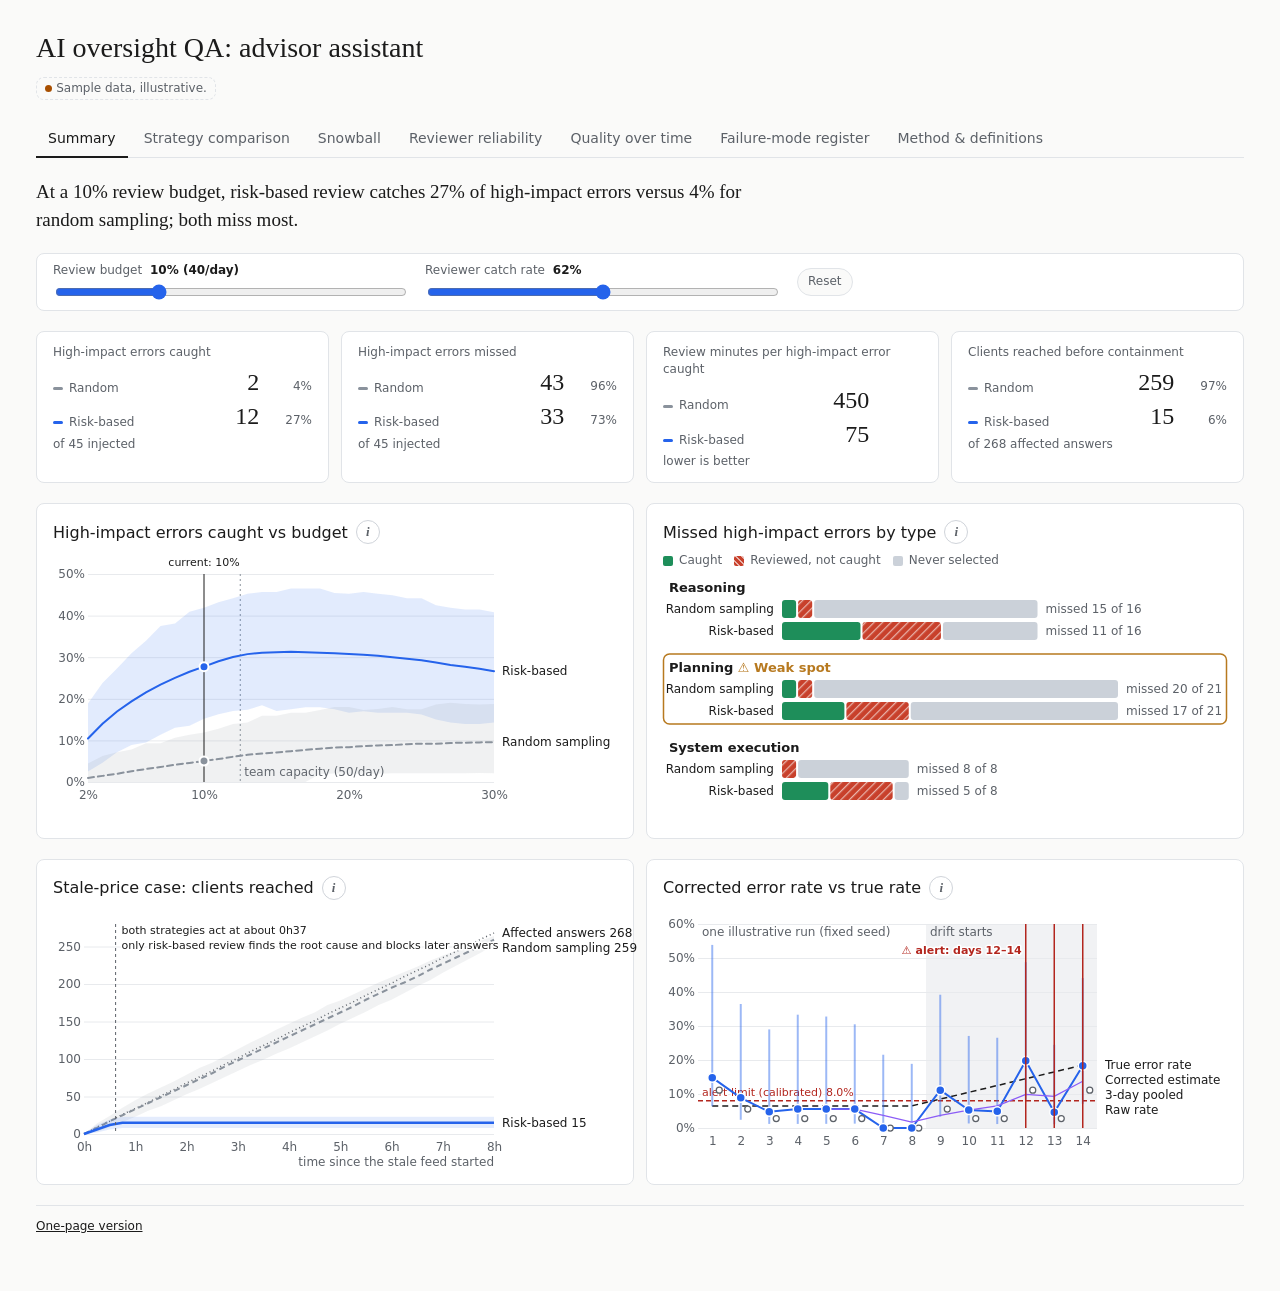
==== commit 5fc14121: "Show the calibrated alert limit and its evaluation Limit line labelled 'alert limit (calibrated)'; y" ====
--- a/index.html
+++ b/index.html
@@ -129,7 +129,7 @@
     <p class="qa-lede">A small random daily slice, with seeded known errors, gives an error-rate estimate corrected for reviewer misses.</p>
     <p class="qa-tag is-off" data-draw="defaultTag"></p>
     <div class="qa-card">
-      <div class="qa-titlerow"><h2>Corrected vs true error rate</h2><details class="qa-info"><summary aria-label="How to read this: Corrected vs true error rate" title="How to read this">i</summary><div class="qa-info-pop"><p>Risk-based review looks where errors are likely, so on its own it cannot tell you the overall error rate. The daily random slice keeps an unbiased estimate.</p><p>Each day <b data-draw="qVal" data-k="slice">—</b> answers are reviewed at random. <b data-draw="qVal" data-k="canary_per_day">—</b> of them are seeded known errors (canaries), drawn from the same error mix and reviewed the same way, so reviewers cannot tell them apart.</p><p>The estimate is corrected for reviewer misses: the error rate in the other <b data-draw="qVal" data-k="real_per_day">—</b> reviews divided by the share of canaries caught so far, capped at 100%. Lines are 95% intervals; early-day intervals are wide because few canaries have been seen. Hollow dots are the raw observed rate.</p><p>Trade-off: this many canaries is more than the suite's 1 in 50, so the reviewer catch rate can be estimated, but fewer real answers get reviewed.</p><p>Alert rule: once at least <b data-draw="qVal" data-k="min_canaries_for_alert">—</b> canaries have been seen, errors found over the last <b data-draw="qVal" data-k="window_days">—</b> days are pooled and corrected the same way (thin line). An alert fires on any day this pooled estimate is above the limit. The dashed line is the true error rate, known only in the simulation.</p><p>The chart shows one illustrative run (fixed seed). <span data-draw="qEval">—</span></p></div></details></div>
+      <div class="qa-titlerow"><h2>Corrected vs true error rate</h2><details class="qa-info"><summary aria-label="How to read this: Corrected vs true error rate" title="How to read this">i</summary><div class="qa-info-pop"><p>Risk-based review looks where errors are likely, so on its own it cannot tell you the overall error rate. The daily random slice keeps an unbiased estimate.</p><p>Each day <b data-draw="qVal" data-k="slice">—</b> answers are reviewed at random. <b data-draw="qVal" data-k="canary_per_day">—</b> of them are seeded known errors (canaries), drawn from the same error mix and reviewed the same way, so reviewers cannot tell them apart.</p><p>The estimate is corrected for reviewer misses: the error rate in the other <b data-draw="qVal" data-k="real_per_day">—</b> reviews divided by the share of canaries caught so far, capped at 100%. Lines are 95% intervals; early-day intervals are wide because few canaries have been seen. Hollow dots are the raw observed rate.</p><p>Trade-off: this many canaries is more than the suite's 1 in 50, so the reviewer catch rate can be estimated, but fewer real answers get reviewed.</p><p>Alert rule: once at least <b data-draw="qVal" data-k="min_canaries_for_alert">—</b> canaries have been seen, errors found over the last <b data-draw="qVal" data-k="window_days">—</b> days are pooled and corrected the same way (thin line). An alert fires on any day this pooled estimate is above the calibrated limit. The dashed line is the true error rate, known only in the simulation.</p><p>The chart shows one illustrative run (fixed seed). <span data-draw="qEval">—</span></p></div></details></div>
       <div class="qa-legend" data-fallback hidden><span><i class="qa-sw" style="background:var(--series-1);border-radius:50%"></i>Corrected estimate</span><span><i class="qa-sw" style="border:1.25px solid var(--color-fg-muted);border-radius:50%"></i>Raw rate</span><span><i class="qa-sw thin" style="background:var(--color-fg)"></i>True rate (dashed)</span><span><i class="qa-sw thin" style="background:var(--series-3)"></i>Pooled</span></div>
       <div class="qa-chart tall dash-skeleton" data-draw="quality"></div>
       <p class="qa-chart-summary"></p>
@@ -299,7 +299,7 @@
         <li><b>Simulated counts and shares:</b> the middle 95% of simulated runs.</li>
         <li><b>Proportions measured from a sample</b> (reviewer catch rates, reviewer sensitivity on canaries): the <b>Wilson score interval</b>, not the normal (CLT) approximation. Wilson stays inside 0–100% and stays honest at small counts, such as 2 errors found in 40 answers.</li>
         <li><b>Corrected error rate:</b> raw rate in the non-canary reviews ÷ reviewer sensitivity (canaries caught ÷ canaries seen to date), capped at 100%. Its 95% interval samples both uncertainties: <b data-draw="qVal" data-k="correction_draws">—</b> draws of Beta(found + 1, not found + 1) ÷ Beta(canaries caught + 1, canaries missed + 1), 2.5th to 97.5th percentile.</li>
-        <li><b>Quality alert:</b> after a warm-up of <b data-draw="qVal" data-k="min_canaries_for_alert">—</b> canaries, errors found and reviews are pooled over a trailing <b data-draw="qVal" data-k="window_days">—</b>-day window and corrected with the cumulative sensitivity; an alert fires on any day the pooled estimate is above the limit. Its interval uses the same Beta draws. The rule was evaluated over <b data-draw="qEvalRuns">—</b> simulated 14-day runs (false alarms before drift, delay to the first alert after drift starts, misses). A sequential test designed for continuous monitoring (as in Timans et al. 2025) is the natural next step; it is not implemented.</li>
+        <li><b>Quality alert:</b> after a warm-up of <b data-draw="qVal" data-k="min_canaries_for_alert">—</b> canaries, errors found and reviews are pooled over a trailing <b data-draw="qVal" data-k="window_days">—</b>-day window and corrected with the cumulative sensitivity; an alert fires on any day the pooled estimate is above a calibrated limit (<b data-draw="qLimit">—</b>). The limit is the smallest at which at most <b data-draw="qBudget">—</b> of <b data-draw="qEvalRuns">—</b> simulated 14-day runs without drift raise any alert; a fixed 8% limit sat too close to the 6.5% baseline and false-alarmed in about 58% of runs. The pooled interval uses the same Beta draws. The rule is evaluated on a separate set of fresh runs with drift (false alarms before drift, delay to the first alert after drift starts, misses) and checked on a second fresh no-drift set; the drift runs are never used to choose the limit. A sequential test designed for continuous monitoring (as in Timans et al. 2025) is the natural next step; it is not implemented.</li>
         <li><b>Percentages:</b> every displayed percentage is a displayed count ÷ its displayed denominator.</li>
       </ul>
     </div>
